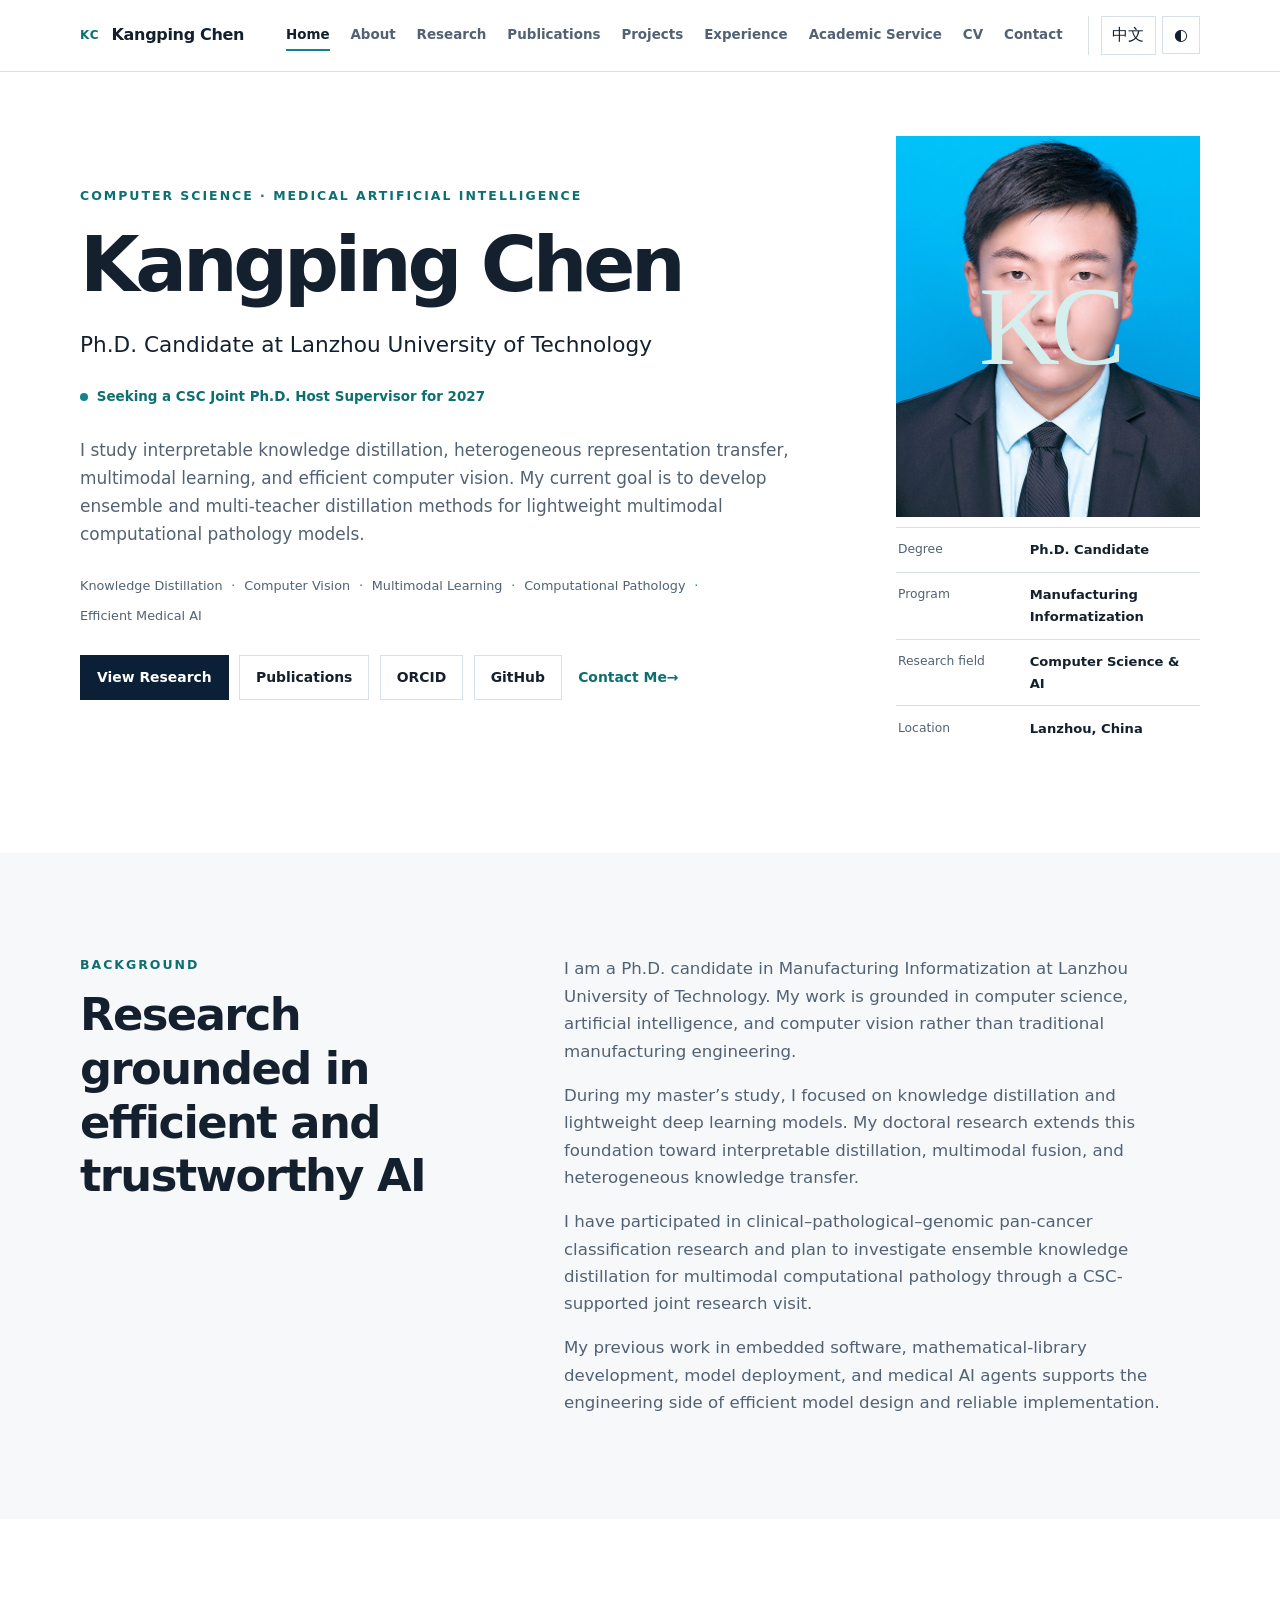
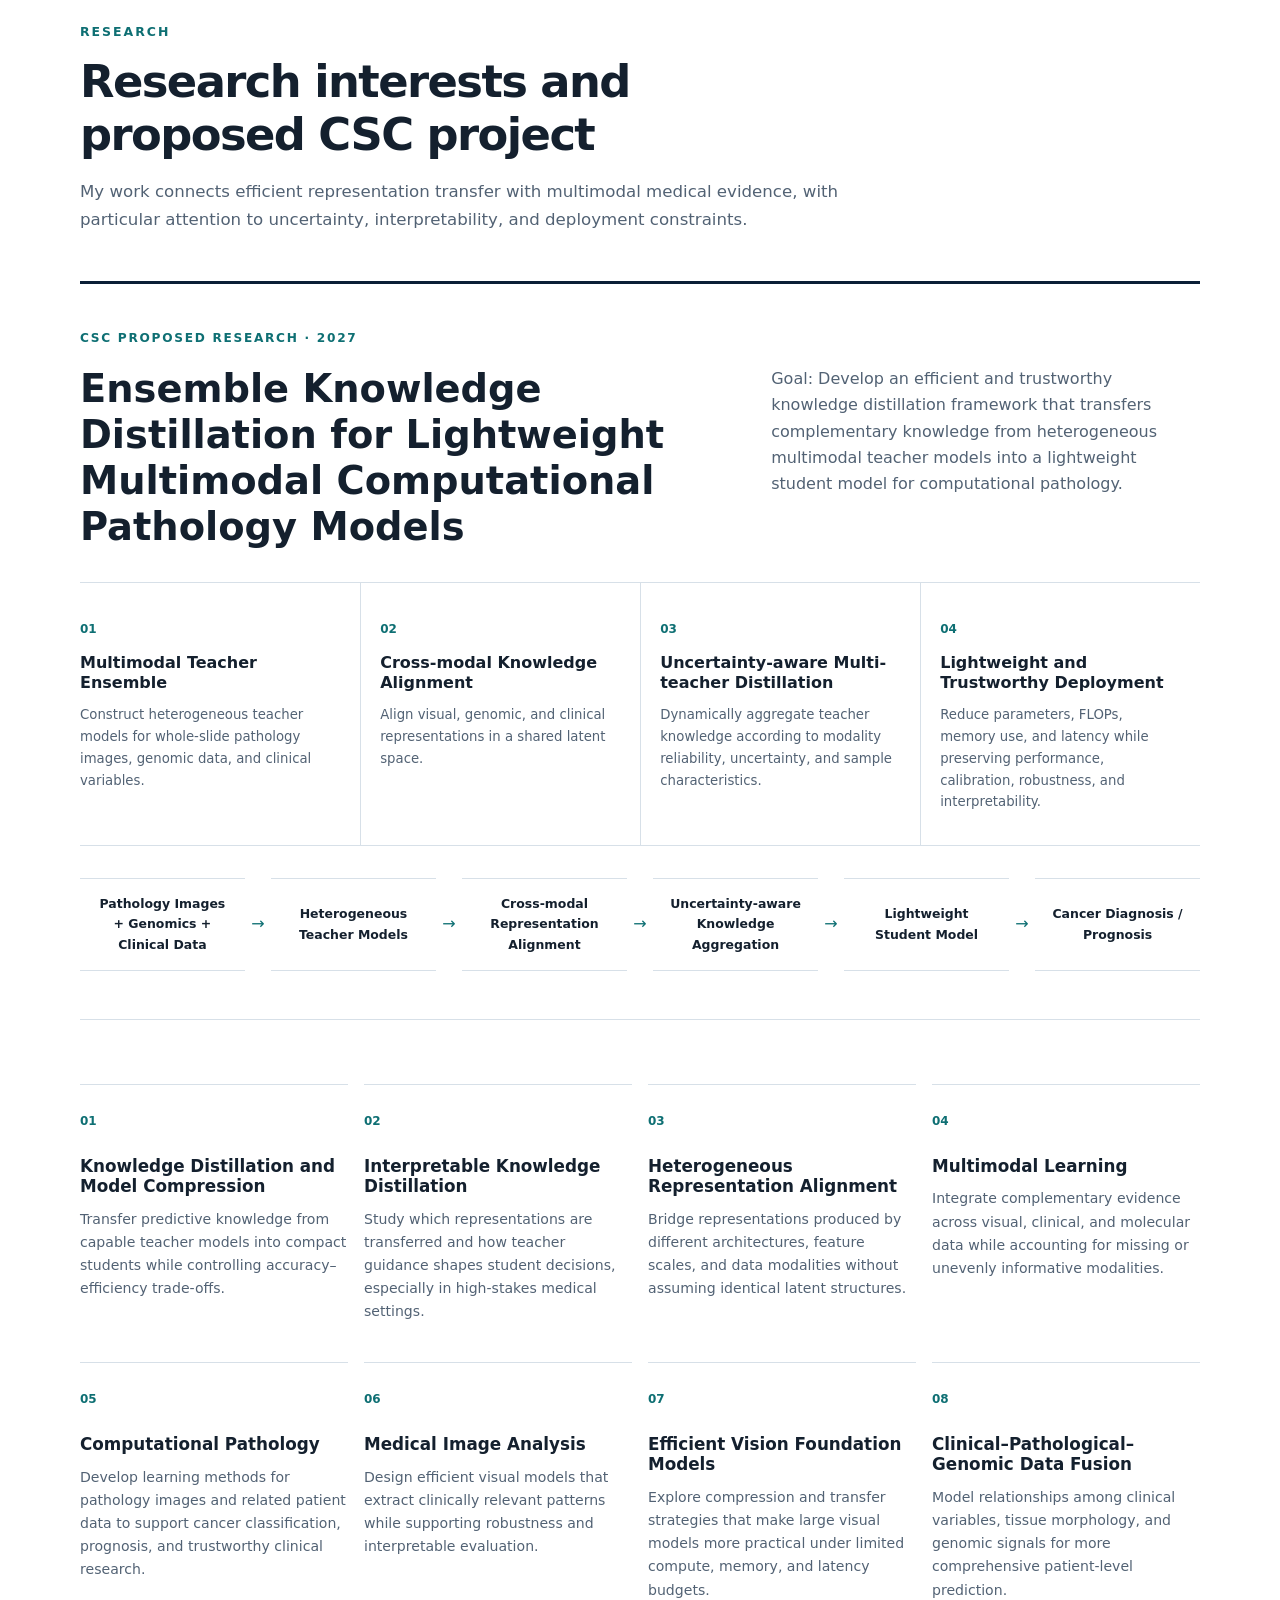
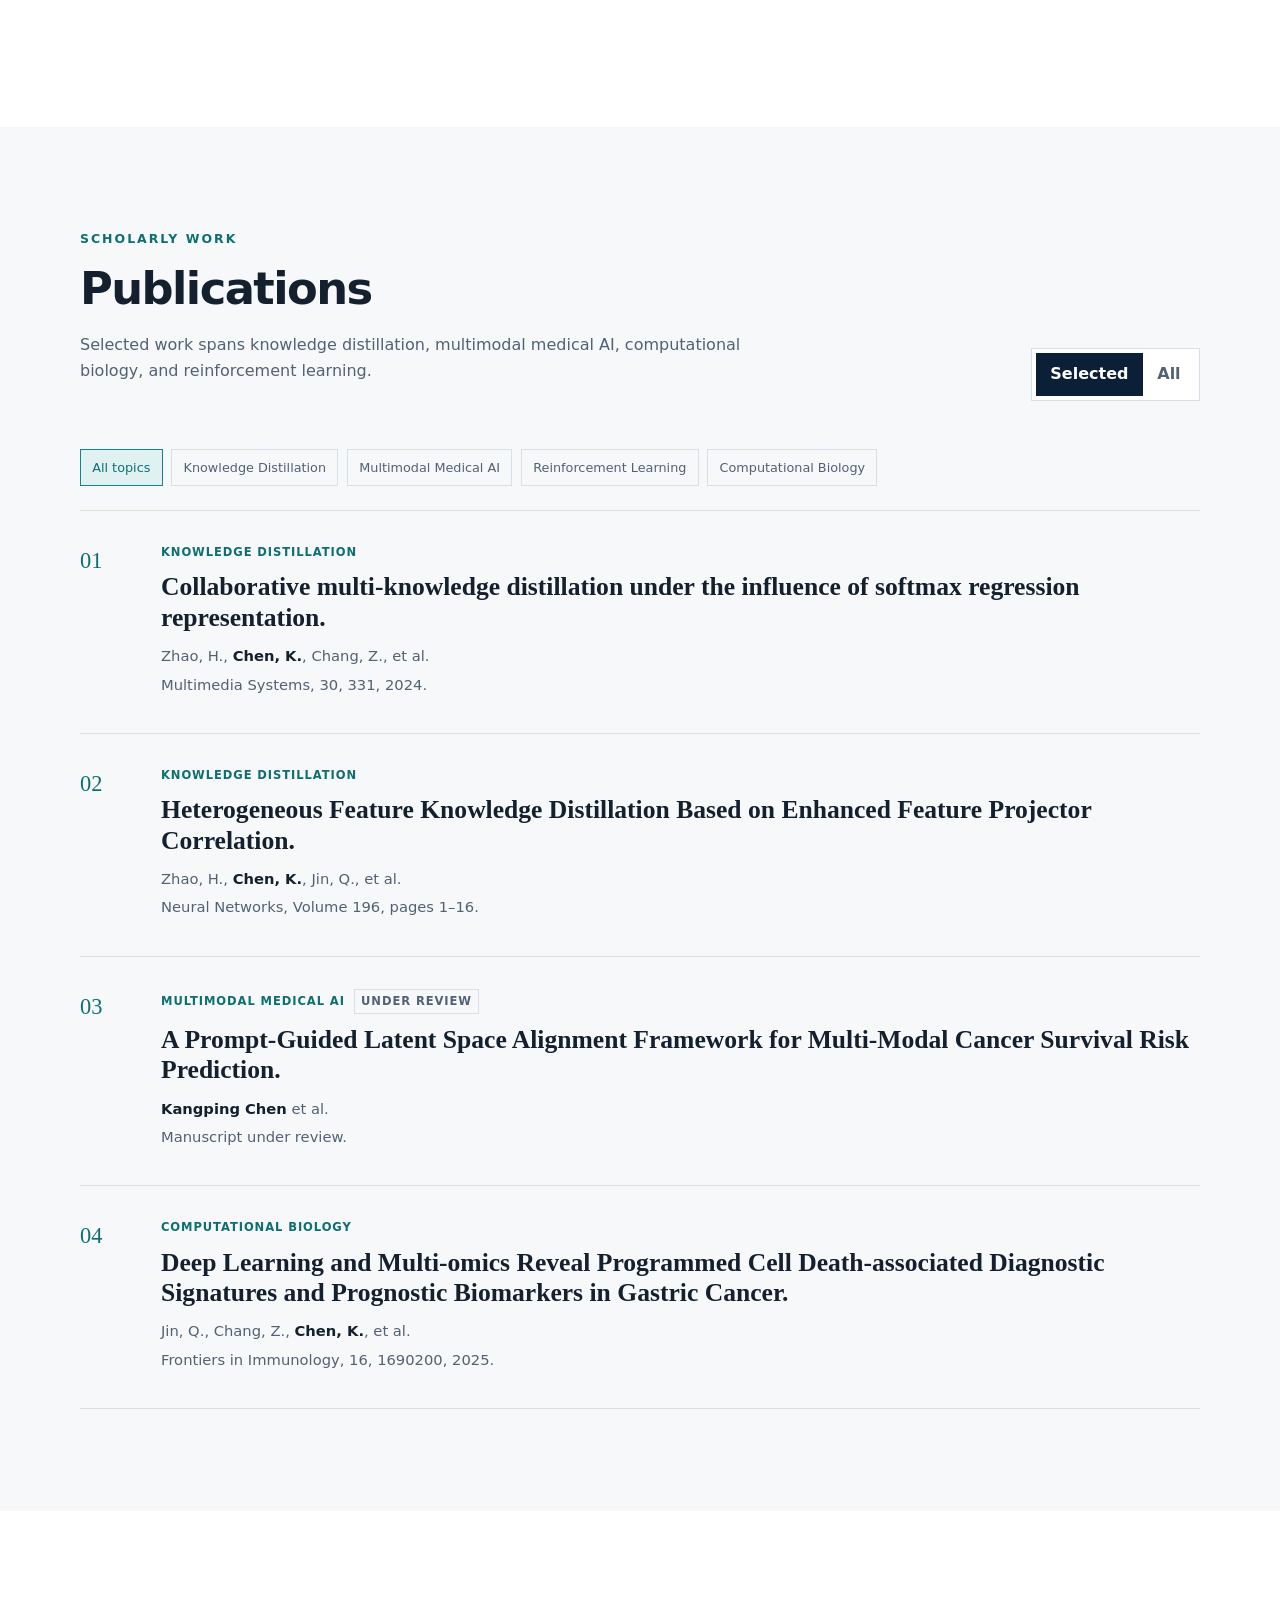
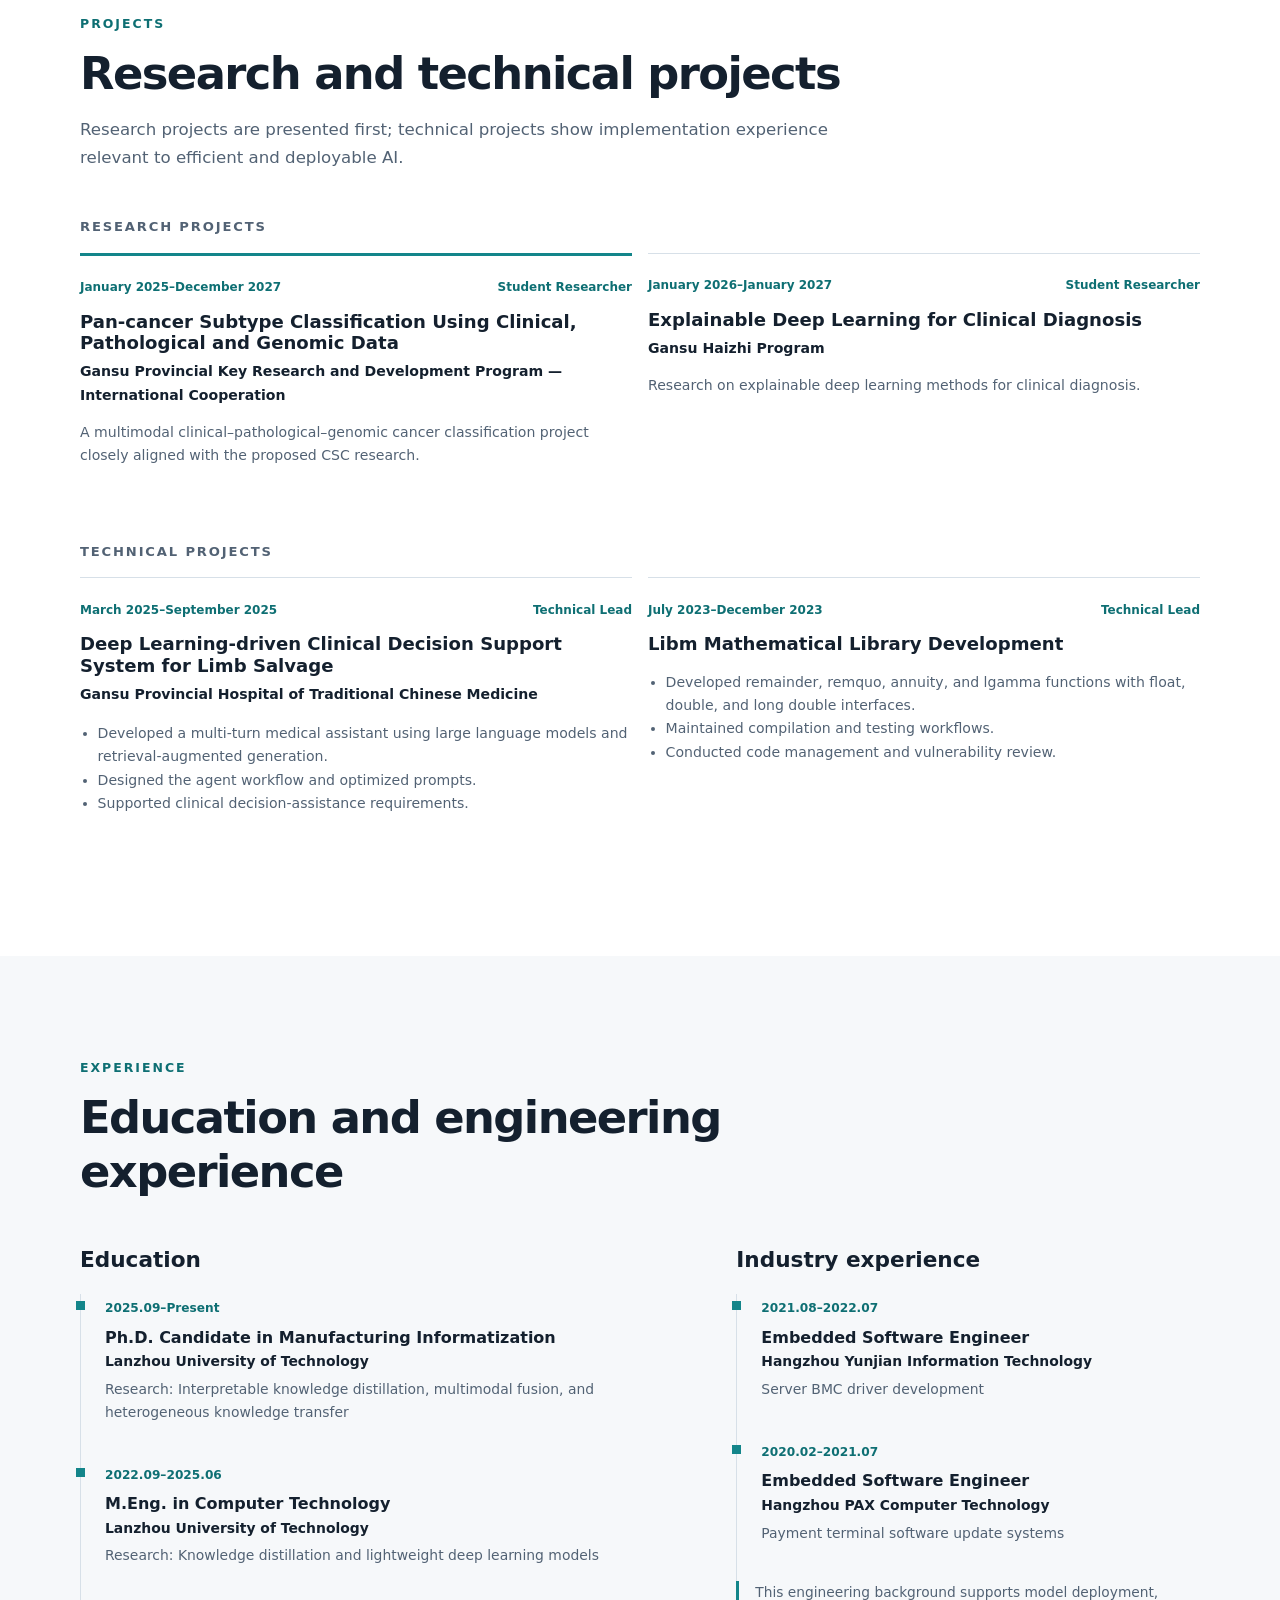
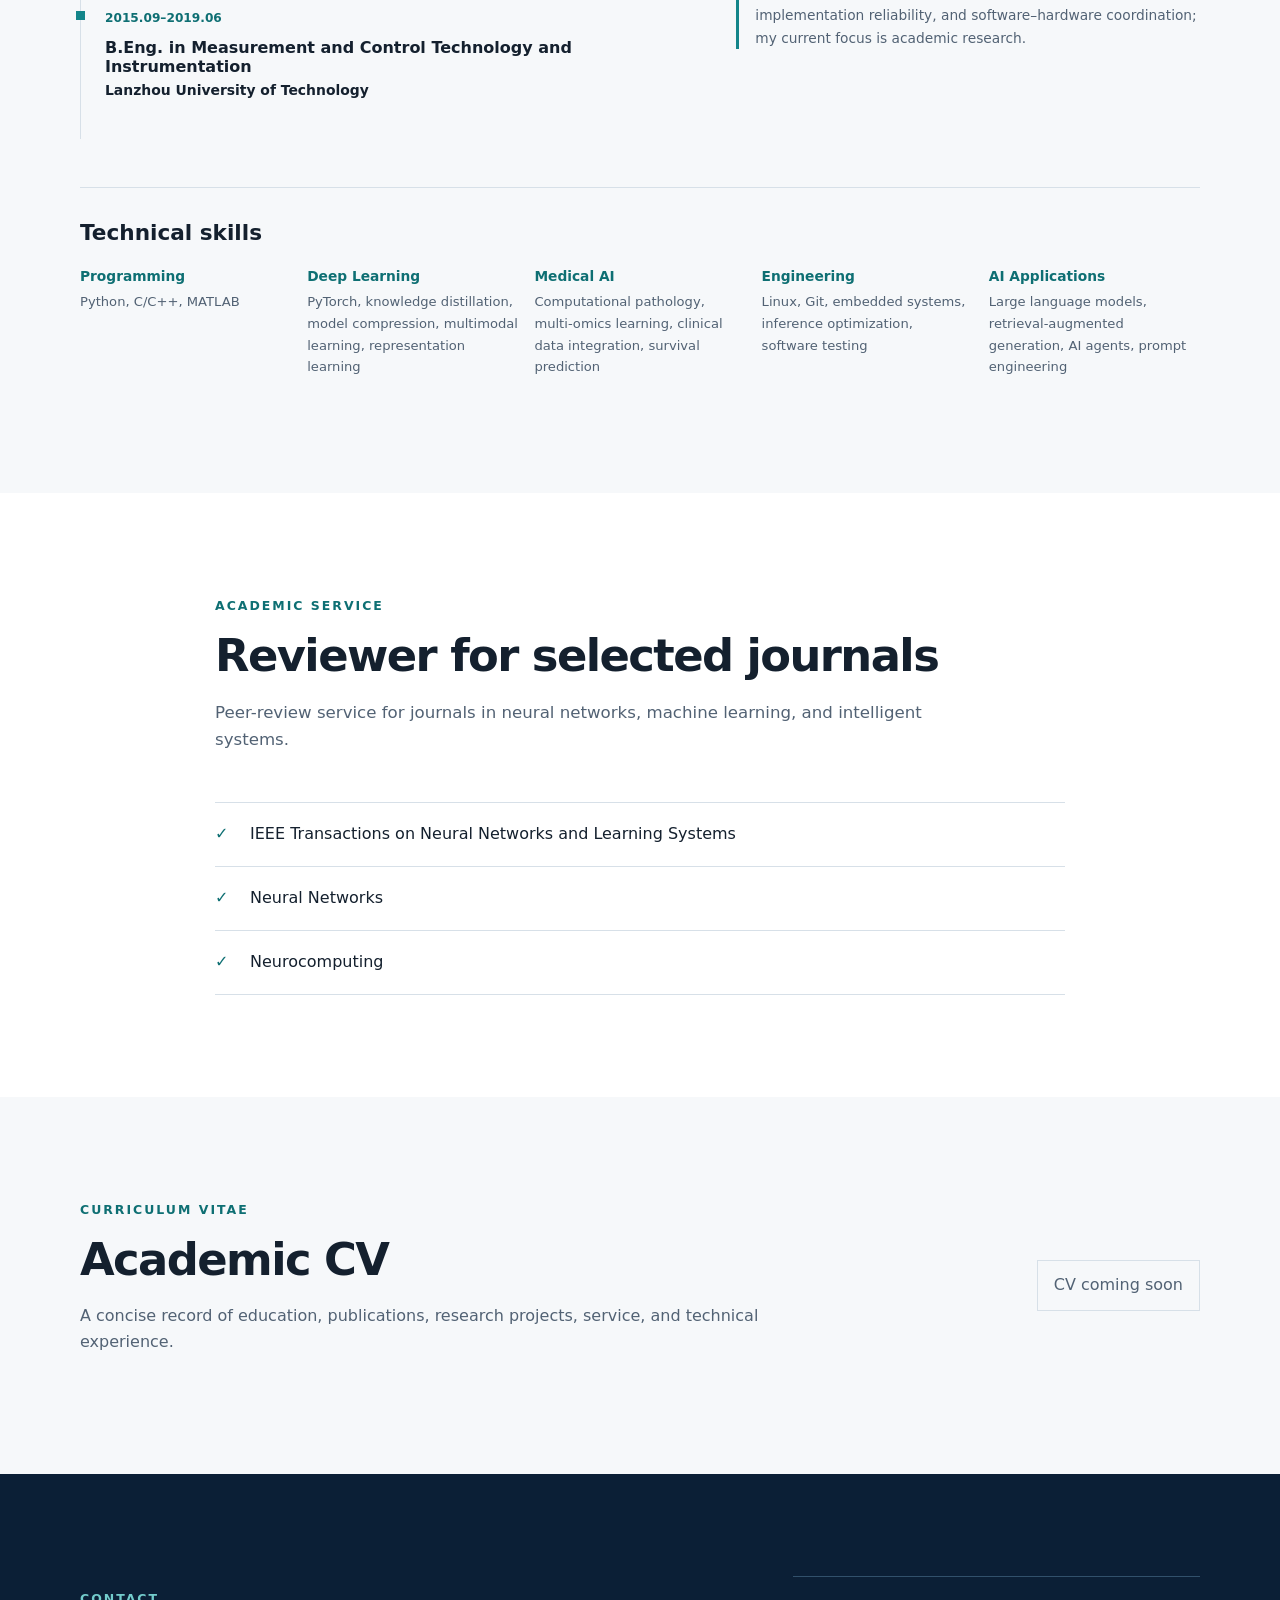
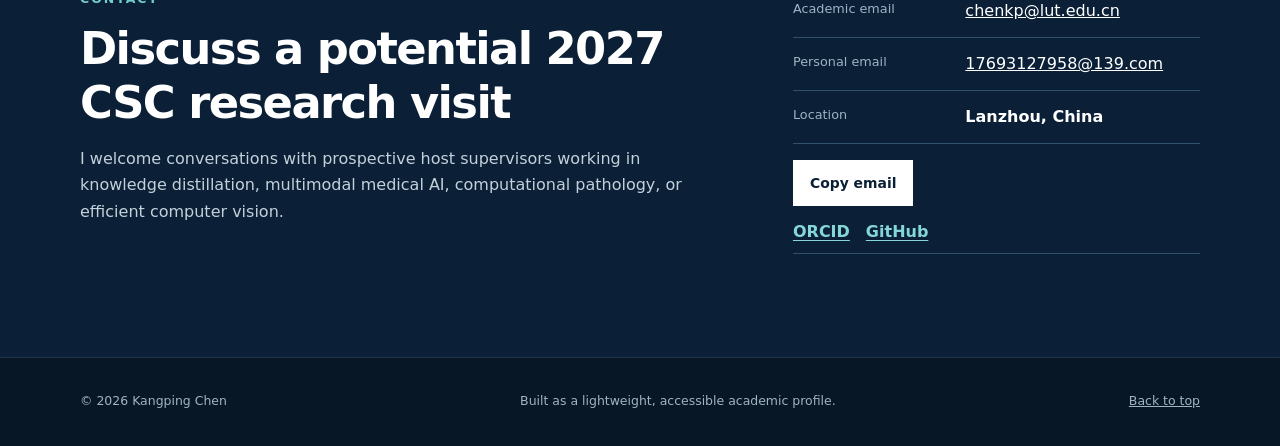
==== index.html @ 96d75bf2 "Add files via upload" ====
<!doctype html>
<html lang="en" data-theme="light">
<head>
  <meta charset="utf-8">
  <meta name="viewport" content="width=device-width, initial-scale=1">
  <title>Kangping Chen | Knowledge Distillation and Computational Pathology</title>
  <meta name="description" content="Kangping Chen is a Ph.D. candidate at Lanzhou University of Technology studying knowledge distillation, multimodal learning, efficient computer vision, and computational pathology.">
  <meta name="keywords" content="Kangping Chen, Knowledge Distillation, Computer Vision, Computational Pathology, Multimodal Learning, Medical AI, Lanzhou University of Technology">
  <meta name="author" content="Kangping Chen">
  <meta name="theme-color" content="#0b1f36">
  <link rel="canonical" href="https://YOUR_USERNAME.github.io/">
  <link rel="stylesheet" href="assets/css/style.css">
  <meta property="og:type" content="profile">
  <meta property="og:title" content="Kangping Chen | Knowledge Distillation and Computational Pathology">
  <meta property="og:description" content="Ph.D. candidate researching knowledge distillation, multimodal learning, efficient computer vision, and computational pathology.">
  <meta property="og:url" content="https://YOUR_USERNAME.github.io/">
  <meta property="og:site_name" content="Kangping Chen — Academic Homepage">
  <meta name="twitter:card" content="summary">
  <meta name="twitter:title" content="Kangping Chen | Academic Homepage">
  <meta name="twitter:description" content="Knowledge distillation, multimodal learning, efficient medical AI, and computational pathology.">
  <script type="application/ld+json">
  {
    "@context": "https://schema.org",
    "@type": "Person",
    "name": "Kangping Chen",
    "alternateName": "陈康平",
    "jobTitle": "Ph.D. Candidate",
    "affiliation": {
      "@type": "CollegeOrUniversity",
      "name": "Lanzhou University of Technology"
    },
    "url": "https://YOUR_USERNAME.github.io/",
    "knowsAbout": [
      "Knowledge Distillation",
      "Computer Vision",
      "Multimodal Learning",
      "Computational Pathology",
      "Efficient Medical AI"
    ]
  }
  </script>
</head>
<body>
  <a class="skip-link" href="#main">Skip to content</a>
  <header class="site-header">
    <nav class="nav shell" aria-label="Primary navigation">
      <a class="brand" href="#home" aria-label="Kangping Chen, home">
        <span class="brand-mark" aria-hidden="true">KC</span>
        <span>Kangping Chen</span>
      </a>
      <button class="nav-toggle" type="button" aria-expanded="false" aria-controls="nav-menu">
        <span class="sr-only">Open navigation</span>
        <span></span><span></span><span></span>
      </button>
      <div class="nav-menu" id="nav-menu">
        <div class="nav-links" id="nav-links"></div>
        <div class="nav-tools">
          <button class="tool-button" id="language-toggle" type="button" aria-label="Switch language">中文</button>
          <button class="tool-button icon-button" id="theme-toggle" type="button" aria-label="Switch color theme">
            <span aria-hidden="true" id="theme-icon">◐</span>
          </button>
        </div>
      </div>
    </nav>
  </header>

  <main id="main">
    <section class="hero section" id="home" aria-labelledby="hero-title">
      <div class="shell hero-grid">
        <div class="hero-copy">
          <p class="eyebrow" data-i18n="heroEyebrow"></p>
          <h1 id="hero-title">Kangping Chen</h1>
          <p class="hero-role" data-i18n="heroRole"></p>
          <div class="status"><span class="status-dot" aria-hidden="true"></span><span data-i18n="status"></span></div>
          <p class="hero-intro" data-i18n="heroIntro"></p>
          <ul class="keyword-list" id="hero-keywords" aria-label="Research keywords"></ul>
          <div class="hero-actions" id="hero-actions"></div>
        </div>
        <div class="portrait-card">
          <div class="portrait-frame">
            <img id="profile-image" alt="Portrait of Kangping Chen" hidden>
            <div class="portrait-fallback" id="profile-fallback" aria-label="Kangping Chen initials">KC</div>
          </div>
          <dl class="quick-facts" id="quick-facts"></dl>
        </div>
      </div>
    </section>

    <section class="section section-muted" id="about">
      <div class="shell split-heading">
        <div>
          <p class="section-kicker" data-i18n="aboutKicker"></p>
          <h2 data-i18n="aboutTitle"></h2>
        </div>
        <div class="prose" id="about-copy"></div>
      </div>
    </section>

    <section class="section" id="research">
      <div class="shell">
        <div class="section-heading">
          <p class="section-kicker" data-i18n="researchKicker"></p>
          <h2 data-i18n="researchTitle"></h2>
          <p data-i18n="researchLead"></p>
        </div>
        <article class="proposal">
          <div class="proposal-label" data-i18n="proposalLabel"></div>
          <div class="proposal-head">
            <h3 data-i18n="proposalTitle"></h3>
            <p data-i18n="proposalGoal"></p>
          </div>
          <div class="proposal-pillars" id="proposal-pillars"></div>
          <div class="research-flow" id="research-flow" aria-label="Proposed research workflow"></div>
        </article>
        <div class="card-grid research-grid" id="research-cards"></div>
      </div>
    </section>

    <section class="section section-muted" id="publications">
      <div class="shell">
        <div class="section-heading heading-row">
          <div>
            <p class="section-kicker" data-i18n="publicationsKicker"></p>
            <h2 data-i18n="publicationsTitle"></h2>
            <p data-i18n="publicationsLead"></p>
          </div>
          <div class="publication-view" role="group" aria-label="Publication view">
            <button class="segment active" type="button" data-view="selected" data-i18n="selectedPublications"></button>
            <button class="segment" type="button" data-view="all" data-i18n="allPublications"></button>
          </div>
        </div>
        <div class="filters" id="publication-filters" aria-label="Filter publications"></div>
        <div class="publication-list" id="publication-list"></div>
      </div>
    </section>

    <section class="section" id="projects">
      <div class="shell">
        <div class="section-heading">
          <p class="section-kicker" data-i18n="projectsKicker"></p>
          <h2 data-i18n="projectsTitle"></h2>
          <p data-i18n="projectsLead"></p>
        </div>
        <h3 class="subsection-title" data-i18n="researchProjects"></h3>
        <div class="project-list" id="research-projects"></div>
        <h3 class="subsection-title" data-i18n="technicalProjects"></h3>
        <div class="project-list" id="technical-projects"></div>
      </div>
    </section>

    <section class="section section-muted" id="experience">
      <div class="shell">
        <div class="section-heading">
          <p class="section-kicker" data-i18n="experienceKicker"></p>
          <h2 data-i18n="experienceTitle"></h2>
        </div>
        <div class="experience-columns">
          <div>
            <h3 data-i18n="education"></h3>
            <div class="timeline" id="education-list"></div>
          </div>
          <div>
            <h3 data-i18n="industryExperience"></h3>
            <div class="timeline" id="work-list"></div>
            <p class="context-note" data-i18n="industryNote"></p>
          </div>
        </div>
        <div class="skills-panel">
          <h3 data-i18n="skillsTitle"></h3>
          <div class="skills-grid" id="skills-list"></div>
        </div>
      </div>
    </section>

    <section class="section" id="service">
      <div class="shell narrow">
        <div class="section-heading">
          <p class="section-kicker" data-i18n="serviceKicker"></p>
          <h2 data-i18n="serviceTitle"></h2>
          <p data-i18n="serviceLead"></p>
        </div>
        <div class="journal-list" id="journal-list"></div>
      </div>
    </section>

    <section class="section section-muted" id="cv">
      <div class="shell cv-panel">
        <div>
          <p class="section-kicker" data-i18n="cvKicker"></p>
          <h2 data-i18n="cvTitle"></h2>
          <p data-i18n="cvLead"></p>
        </div>
        <div id="cv-action"></div>
      </div>
    </section>

    <section class="section contact-section" id="contact">
      <div class="shell contact-grid">
        <div>
          <p class="section-kicker" data-i18n="contactKicker"></p>
          <h2 data-i18n="contactTitle"></h2>
          <p class="contact-lead" data-i18n="contactLead"></p>
        </div>
        <div class="contact-card" id="contact-card"></div>
      </div>
    </section>
  </main>

  <footer class="site-footer">
    <div class="shell footer-row">
      <p>© <span id="year"></span> Kangping Chen</p>
      <p data-i18n="footerNote"></p>
      <a href="#home" data-i18n="backToTop"></a>
    </div>
  </footer>

  <script src="assets/js/data.js"></script>
  <script src="assets/js/main.js"></script>
</body>
</html>
---- assets/css/style.css ----
:root {
  --navy-950: #081725;
  --navy-900: #0b1f36;
  --navy-800: #123052;
  --teal-700: #0e6f73;
  --teal-600: #13858a;
  --teal-100: #dff2f1;
  --bg: #ffffff;
  --surface: #ffffff;
  --surface-muted: #f6f8fa;
  --text: #14202e;
  --text-muted: #526274;
  --border: #d7e0e8;
  --shadow: none;
  --max-width: 1120px;
  --header-height: 72px;
}

[data-theme="dark"] {
  --bg: #08131f;
  --surface: #0d1d2c;
  --surface-muted: #102335;
  --text: #edf4f7;
  --text-muted: #a9bac6;
  --border: #263c4d;
  --teal-100: #12383d;
  --shadow: 0 20px 55px rgba(0, 0, 0, 0.24);
}

*, *::before, *::after { box-sizing: border-box; }
html { scroll-behavior: smooth; scroll-padding-top: calc(var(--header-height) + 22px); }
body {
  margin: 0;
  background: var(--bg);
  color: var(--text);
  font-family: Inter, "Source Sans 3", "Segoe UI", system-ui, -apple-system, sans-serif;
  font-size: 16px;
  line-height: 1.65;
  text-rendering: optimizeLegibility;
}
a { color: inherit; }
button, a { -webkit-tap-highlight-color: transparent; }
button { font: inherit; }
img { display: block; max-width: 100%; }
h1, h2, h3, h4, p { margin-top: 0; }
h1, h2, h3, h4 { color: var(--text); line-height: 1.2; }
h1 { font-size: clamp(3rem, 6vw, 5.3rem); letter-spacing: -0.055em; margin-bottom: 1rem; }
h2 { font-size: clamp(1.9rem, 3.5vw, 2.8rem); letter-spacing: -0.035em; margin-bottom: 1rem; }
h3 { font-size: 1.35rem; }
p { color: var(--text-muted); }

.shell { width: min(calc(100% - 40px), var(--max-width)); margin-inline: auto; }
.narrow { max-width: 850px; }
.section { padding: clamp(4.75rem, 8vw, 6.75rem) 0; }
.section-muted { background: var(--surface-muted); }
.skip-link {
  position: fixed; left: 16px; top: -80px; z-index: 200;
  background: var(--surface); color: var(--text); padding: .75rem 1rem; border: 2px solid var(--teal-600);
}
.skip-link:focus { top: 12px; }
.sr-only {
  position: absolute; width: 1px; height: 1px; padding: 0; margin: -1px;
  overflow: hidden; clip: rect(0, 0, 0, 0); white-space: nowrap; border: 0;
}

.site-header {
  position: fixed; inset: 0 0 auto; z-index: 100; height: var(--header-height);
  background: color-mix(in srgb, var(--bg) 96%, transparent);
  border-bottom: 1px solid var(--border);
}
.nav { height: 100%; display: flex; align-items: center; justify-content: space-between; gap: 1.5rem; }
.brand { display: inline-flex; align-items: center; gap: .75rem; text-decoration: none; font-weight: 750; letter-spacing: -.02em; white-space: nowrap; }
.brand-mark { color: var(--teal-700); font-size: .75rem; letter-spacing: .08em; }
.nav-menu, .nav-links, .nav-tools { display: flex; align-items: center; }
.nav-menu { gap: 1rem; }
.nav-links { gap: .15rem; }
.nav-links a {
  position: relative; padding: .55rem .58rem; text-decoration: none;
  color: var(--text-muted); font-size: .84rem; font-weight: 650;
}
.nav-links a::after {
  content: ""; position: absolute; left: .58rem; right: .58rem; bottom: .25rem;
  height: 2px; background: var(--teal-600); transform: scaleX(0); transform-origin: left;
}
.nav-links a:hover, .nav-links a.active { color: var(--text); }
.nav-links a.active::after { transform: scaleX(1); }
.nav-tools { gap: .4rem; border-left: 1px solid var(--border); padding-left: .75rem; }
.tool-button, .nav-toggle {
  border: 1px solid var(--border); background: var(--surface); color: var(--text);
  min-height: 38px; padding: .35rem .65rem; cursor: pointer;
}
.icon-button { width: 38px; padding: 0; }
.nav-toggle { display: none; }
.tool-button:hover, .tool-button:focus-visible, .nav-toggle:hover, .nav-toggle:focus-visible { border-color: var(--teal-600); }

.hero { min-height: 820px; display: grid; align-items: center; padding-top: calc(var(--header-height) + 4rem); overflow: hidden; }
.hero-grid { display: grid; grid-template-columns: minmax(0, 1.55fr) minmax(270px, .65fr); align-items: center; gap: clamp(3rem, 7vw, 7rem); }
.eyebrow, .section-kicker {
  color: var(--teal-700); font-size: .78rem; font-weight: 800; letter-spacing: .16em; text-transform: uppercase;
}
[data-theme="dark"] .eyebrow, [data-theme="dark"] .section-kicker { color: #63c4c5; }
.hero-role { font-size: clamp(1.05rem, 2vw, 1.35rem); color: var(--text); margin-bottom: 1.25rem; }
.status {
  display: inline-flex; align-items: center; gap: .55rem; padding: .15rem 0;
  color: var(--teal-700); font-size: .84rem; font-weight: 750;
}
[data-theme="dark"] .status { color: #8cdddd; }
.status-dot { width: 8px; height: 8px; border-radius: 50%; background: var(--teal-600); }
.hero-intro { max-width: 760px; margin: 1.65rem 0; font-size: 1.06rem; }
.keyword-list { list-style: none; display: flex; flex-wrap: wrap; gap: .55rem; padding: 0; margin: 0 0 1.8rem; }
.keyword-list li { color: var(--text-muted); font-size: .8rem; }
.keyword-list li:not(:last-child)::after { content: "·"; margin-left: .55rem; color: var(--teal-600); }
.hero-actions { display: flex; flex-wrap: wrap; gap: .65rem; }
.button {
  display: inline-flex; align-items: center; justify-content: center; min-height: 44px; padding: .65rem 1rem;
  border: 1px solid transparent; text-decoration: none; font-weight: 750; font-size: .87rem; cursor: pointer;
}
.button-primary { background: var(--navy-900); color: white; }
.button-primary:hover { background: var(--teal-700); }
.button-secondary { background: var(--surface); color: var(--text); border-color: var(--border); }
.button-secondary:hover { border-color: var(--teal-600); color: var(--teal-700); }
.button-text { padding-inline: .3rem; color: var(--teal-700); }
[data-theme="dark"] .button-text, [data-theme="dark"] .button-secondary:hover { color: #75d3d4; }
.portrait-card { background: transparent; padding: 0; }
.portrait-frame { position: relative; aspect-ratio: 4 / 5; overflow: hidden; background: var(--navy-900); }
.portrait-frame img { display: none; width: 100%; height: 100%; object-fit: cover; }
.portrait-frame img.loaded { display: block; }
.portrait-fallback {
  position: absolute; inset: 0; display: grid; place-items: center;
  color: #d5efef; font-family: Georgia, serif; font-size: clamp(4rem, 10vw, 7rem); letter-spacing: -.08em;
}
.quick-facts { margin: .65rem 0 0; }
.quick-facts div { display: grid; grid-template-columns: 1fr 1.45fr; gap: 1rem; border-top: 1px solid var(--border); padding: .7rem .15rem; }
.quick-facts dt { color: var(--text-muted); font-size: .77rem; }
.quick-facts dd { margin: 0; color: var(--text); font-size: .82rem; font-weight: 700; }

.section-heading { max-width: 760px; margin-bottom: 3rem; }
.section-heading > p:last-child { font-size: 1.04rem; }
.split-heading { display: grid; grid-template-columns: .75fr 1.25fr; gap: clamp(3rem, 8vw, 8rem); }
.prose p { font-size: 1.04rem; }
.prose p:last-child { margin-bottom: 0; }
.proposal { background: var(--surface); color: var(--text); border-top: 3px solid var(--navy-900); border-bottom: 1px solid var(--border); padding: clamp(1.5rem, 4vw, 2.75rem) 0; margin-bottom: 4rem; }
.proposal h3, .proposal h4 { color: var(--text); }
.proposal p { color: var(--text-muted); }
.proposal-label { color: var(--teal-700); font-size: .76rem; font-weight: 800; letter-spacing: .14em; text-transform: uppercase; margin-bottom: 1.1rem; }
.proposal-head { display: grid; grid-template-columns: 1.2fr .8fr; gap: 3rem; padding-bottom: 2rem; border-bottom: 1px solid var(--border); }
.proposal-head h3 { font-size: clamp(1.7rem, 3vw, 2.55rem); margin-bottom: 0; }
.proposal-head p { margin-bottom: 0; }
.proposal-pillars { display: grid; grid-template-columns: repeat(4, 1fr); border-bottom: 1px solid var(--border); }
.pillar { padding: 2rem 1.2rem 2rem 0; }
.pillar + .pillar { padding-left: 1.2rem; border-left: 1px solid var(--border); }
.pillar > span { color: var(--teal-700); font-size: .75rem; font-weight: 800; }
.pillar h4 { margin: .75rem 0; font-size: 1rem; }
.pillar p { font-size: .83rem; margin-bottom: 0; }
.research-flow { display: flex; align-items: stretch; margin-top: 2rem; overflow-x: auto; padding-bottom: .25rem; }
.flow-step { min-width: 150px; flex: 1; display: grid; place-items: center; text-align: center; border-top: 1px solid var(--border); border-bottom: 1px solid var(--border); padding: .9rem; color: var(--text); font-size: .78rem; font-weight: 700; }
.flow-arrow { display: grid; place-items: center; color: var(--teal-700); padding: .4rem; }
.card-grid { display: grid; gap: 1rem; }
.research-grid { grid-template-columns: repeat(4, 1fr); }
.research-card { position: relative; background: transparent; border-top: 1px solid var(--border); padding: 1.4rem 0; min-height: 210px; }
.research-card:hover { border-color: var(--teal-600); }
.research-card h3 { font-size: 1.05rem; margin: 1.4rem 0 .7rem; }
.research-card p { font-size: .88rem; margin-bottom: 0; }
.card-index { color: var(--teal-700); font-size: .75rem; font-weight: 800; }

.heading-row { max-width: none; display: flex; align-items: end; justify-content: space-between; gap: 2rem; }
.heading-row > div:first-child { max-width: 700px; }
.publication-view { display: flex; border: 1px solid var(--border); padding: 4px; background: var(--surface); }
.segment, .filter-button { border: 0; background: transparent; color: var(--text-muted); cursor: pointer; }
.segment { padding: .5rem .9rem; font-weight: 750; }
.segment.active { background: var(--navy-900); color: white; }
.filters { display: flex; flex-wrap: wrap; gap: .55rem; margin-bottom: 1.5rem; }
.filter-button { border: 1px solid var(--border); padding: .45rem .7rem; font-size: .8rem; }
.filter-button.active, .filter-button:hover { border-color: var(--teal-600); color: var(--teal-700); background: var(--teal-100); }
.publication { display: grid; grid-template-columns: 65px 1fr; gap: 1rem; padding: 2rem 0; border-top: 1px solid var(--border); }
.publication:last-child { border-bottom: 1px solid var(--border); }
.publication-number { color: var(--teal-700); font-family: Georgia, serif; font-size: 1.4rem; }
.publication h3 { font-family: Georgia, "Times New Roman", serif; font-weight: 600; font-size: clamp(1.25rem, 2vw, 1.65rem); margin: .65rem 0; }
.publication-meta { display: flex; gap: .55rem; align-items: center; color: var(--teal-700); font-size: .72rem; font-weight: 800; letter-spacing: .08em; text-transform: uppercase; }
.review-status { border: 1px solid var(--border); padding: .15rem .4rem; color: var(--text-muted); }
.authors, .venue { margin-bottom: .25rem; font-size: .92rem; }
.authors strong { color: var(--text); }
.publication-links, .contact-links { display: flex; flex-wrap: wrap; gap: 1rem; margin-top: .8rem; }
.text-link { color: var(--teal-700); font-weight: 750; text-decoration-thickness: 1px; text-underline-offset: 3px; }

.subsection-title { margin: 2.5rem 0 1.1rem; font-size: .82rem; color: var(--text-muted); text-transform: uppercase; letter-spacing: .14em; }
.project-list { display: grid; grid-template-columns: repeat(2, 1fr); gap: 1rem; }
.project-card { background: transparent; border-top: 1px solid var(--border); padding: 1.4rem 0; }
.project-card.priority { border-top: 3px solid var(--teal-600); }
.project-meta { display: flex; justify-content: space-between; gap: 1rem; color: var(--teal-700); font-size: .75rem; font-weight: 750; }
.project-card h4 { font-size: 1.13rem; margin: .8rem 0 .4rem; }
.organization { color: var(--text); font-weight: 650; }
.project-card li, .project-card p { font-size: .88rem; }
.project-card ul { padding-left: 1.1rem; color: var(--text-muted); }

.experience-columns { display: grid; grid-template-columns: 1.1fr .9fr; gap: clamp(3rem, 7vw, 7rem); }
.timeline { border-left: 1px solid var(--border); padding-left: 1.5rem; }
.timeline-item { position: relative; padding-bottom: 2rem; }
.timeline-item::before { content: ""; position: absolute; width: 9px; height: 9px; background: var(--teal-600); left: calc(-1.5rem - 5px); top: .45rem; }
.timeline-item time { color: var(--teal-700); font-size: .76rem; font-weight: 800; }
.timeline-item h4 { margin: .45rem 0 .2rem; }
.timeline-item p { font-size: .87rem; margin-bottom: .3rem; }
.context-note { border-left: 3px solid var(--teal-600); padding-left: 1rem; font-size: .86rem; }
.skills-panel { margin-top: 3rem; padding-top: 2rem; border-top: 1px solid var(--border); }
.skills-grid { display: grid; grid-template-columns: repeat(5, 1fr); gap: 1rem; }
.skill-group h4 { font-size: .86rem; color: var(--teal-700); margin-bottom: .45rem; }
.skill-group p { font-size: .82rem; }
.journal-list { border-top: 1px solid var(--border); }
.journal-list > div { display: grid; grid-template-columns: 35px 1fr; align-items: center; padding: 1.15rem 0; border-bottom: 1px solid var(--border); }
.journal-list span { color: var(--teal-700); font-weight: 800; }
.journal-list p { color: var(--text); margin: 0; }
.cv-panel { display: flex; align-items: center; justify-content: space-between; gap: 3rem; }
.cv-panel > div:first-child { max-width: 680px; }
.availability-note { display: inline-flex; padding: .7rem 1rem; border: 1px solid var(--border); color: var(--text-muted); white-space: nowrap; }
.contact-section { background: var(--navy-900); }
.contact-section h2 { color: white; }
.contact-section .section-kicker { color: #73cccc; }
.contact-lead { color: #c3d1db; max-width: 660px; }
.contact-grid { display: grid; grid-template-columns: 1.2fr .8fr; gap: clamp(3rem, 8vw, 7rem); align-items: center; }
.contact-card { background: transparent; border-top: 1px solid #31506b; border-bottom: 1px solid #31506b; padding: .5rem 0; }
.contact-card > div:not(.contact-links) { display: grid; grid-template-columns: .8fr 1.2fr; gap: 1rem; padding: .8rem 0; border-bottom: 1px solid #31506b; }
.contact-card span { color: #9fb3c3; font-size: .8rem; }
.contact-card strong, .contact-card a { color: white; }
.contact-card .button { margin-top: 1rem; background: #fff; color: var(--navy-900); }
.contact-links .text-link { color: #85d6d7; }
.site-footer { background: var(--navy-950); color: white; border-top: 1px solid #20374a; }
.footer-row { min-height: 88px; display: flex; justify-content: space-between; align-items: center; gap: 1rem; }
.footer-row p, .footer-row a { color: #9fb3c3; margin: 0; font-size: .78rem; }

:focus-visible { outline: 3px solid #21a6ab; outline-offset: 3px; }
@media (max-width: 1050px) {
  .nav-toggle { display: inline-flex; flex-direction: column; justify-content: center; gap: 4px; width: 42px; }
  .nav-toggle span:not(.sr-only) { width: 20px; height: 2px; background: currentColor; }
  .nav-menu {
    display: none; position: absolute; left: 20px; right: 20px; top: calc(var(--header-height) - 1px);
    background: var(--surface); border: 1px solid var(--border); box-shadow: var(--shadow); padding: 1rem;
  }
  .nav-menu.open { display: block; }
  .nav-links { display: grid; grid-template-columns: repeat(3, 1fr); }
  .nav-links a { padding: .75rem; }
  .nav-tools { border-left: 0; border-top: 1px solid var(--border); margin-top: .7rem; padding: .8rem 0 0; }
  .research-grid { grid-template-columns: repeat(2, 1fr); }
  .proposal-pillars { grid-template-columns: repeat(2, 1fr); }
  .pillar:nth-child(3) { border-left: 0; }
  .pillar:nth-child(n+3) { border-top: 1px solid #29445d; }
  .skills-grid { grid-template-columns: repeat(3, 1fr); }
}

@media (max-width: 760px) {
  :root { --header-height: 64px; }
  .shell { width: min(calc(100% - 28px), var(--max-width)); }
  .section { padding: 4.5rem 0; }
  .hero { min-height: auto; padding-top: calc(var(--header-height) + 3.5rem); }
  .hero-grid, .split-heading, .proposal-head, .experience-columns, .contact-grid { grid-template-columns: 1fr; }
  .hero-grid { gap: 2.5rem; }
  .portrait-card { max-width: 430px; }
  .proposal-head { gap: 1rem; }
  .proposal-pillars, .research-grid, .project-list { grid-template-columns: 1fr; }
  .pillar, .pillar + .pillar { padding: 1.4rem 0; border-left: 0; border-top: 1px solid var(--border); }
  .research-flow { flex-direction: column; overflow: visible; }
  .flow-arrow { transform: rotate(90deg); }
  .heading-row, .cv-panel, .footer-row { align-items: flex-start; flex-direction: column; }
  .heading-row { display: flex; }
  .publication { grid-template-columns: 42px 1fr; }
  .project-meta { flex-direction: column; gap: .25rem; }
  .skills-grid { grid-template-columns: repeat(2, 1fr); }
  .cv-panel { display: flex; }
  .footer-row { justify-content: center; padding: 1.5rem 0; }
}

@media (max-width: 480px) {
  h1 { font-size: 3.1rem; }
  .nav-links { grid-template-columns: repeat(2, 1fr); }
  .hero-actions .button { width: 100%; }
  .publication-view { width: 100%; }
  .segment { flex: 1; }
  .publication { grid-template-columns: 1fr; }
  .publication-number { font-size: 1rem; }
  .skills-grid { grid-template-columns: 1fr; }
  .contact-card > div:not(.contact-links) { grid-template-columns: 1fr; gap: .25rem; }
}

@media (prefers-reduced-motion: no-preference) {
  .nav-links a::after, .research-card, .button { transition: .18s ease; }
}
@media (prefers-reduced-motion: reduce) {
  html { scroll-behavior: auto; }
  *, *::before, *::after { animation-duration: .01ms !important; transition-duration: .01ms !important; }
}
@media print {
  .site-header, .hero-actions, .publication-view, .filters, .site-footer { display: none !important; }
  .section { padding: 2rem 0; }
  body { background: white; color: black; }
}
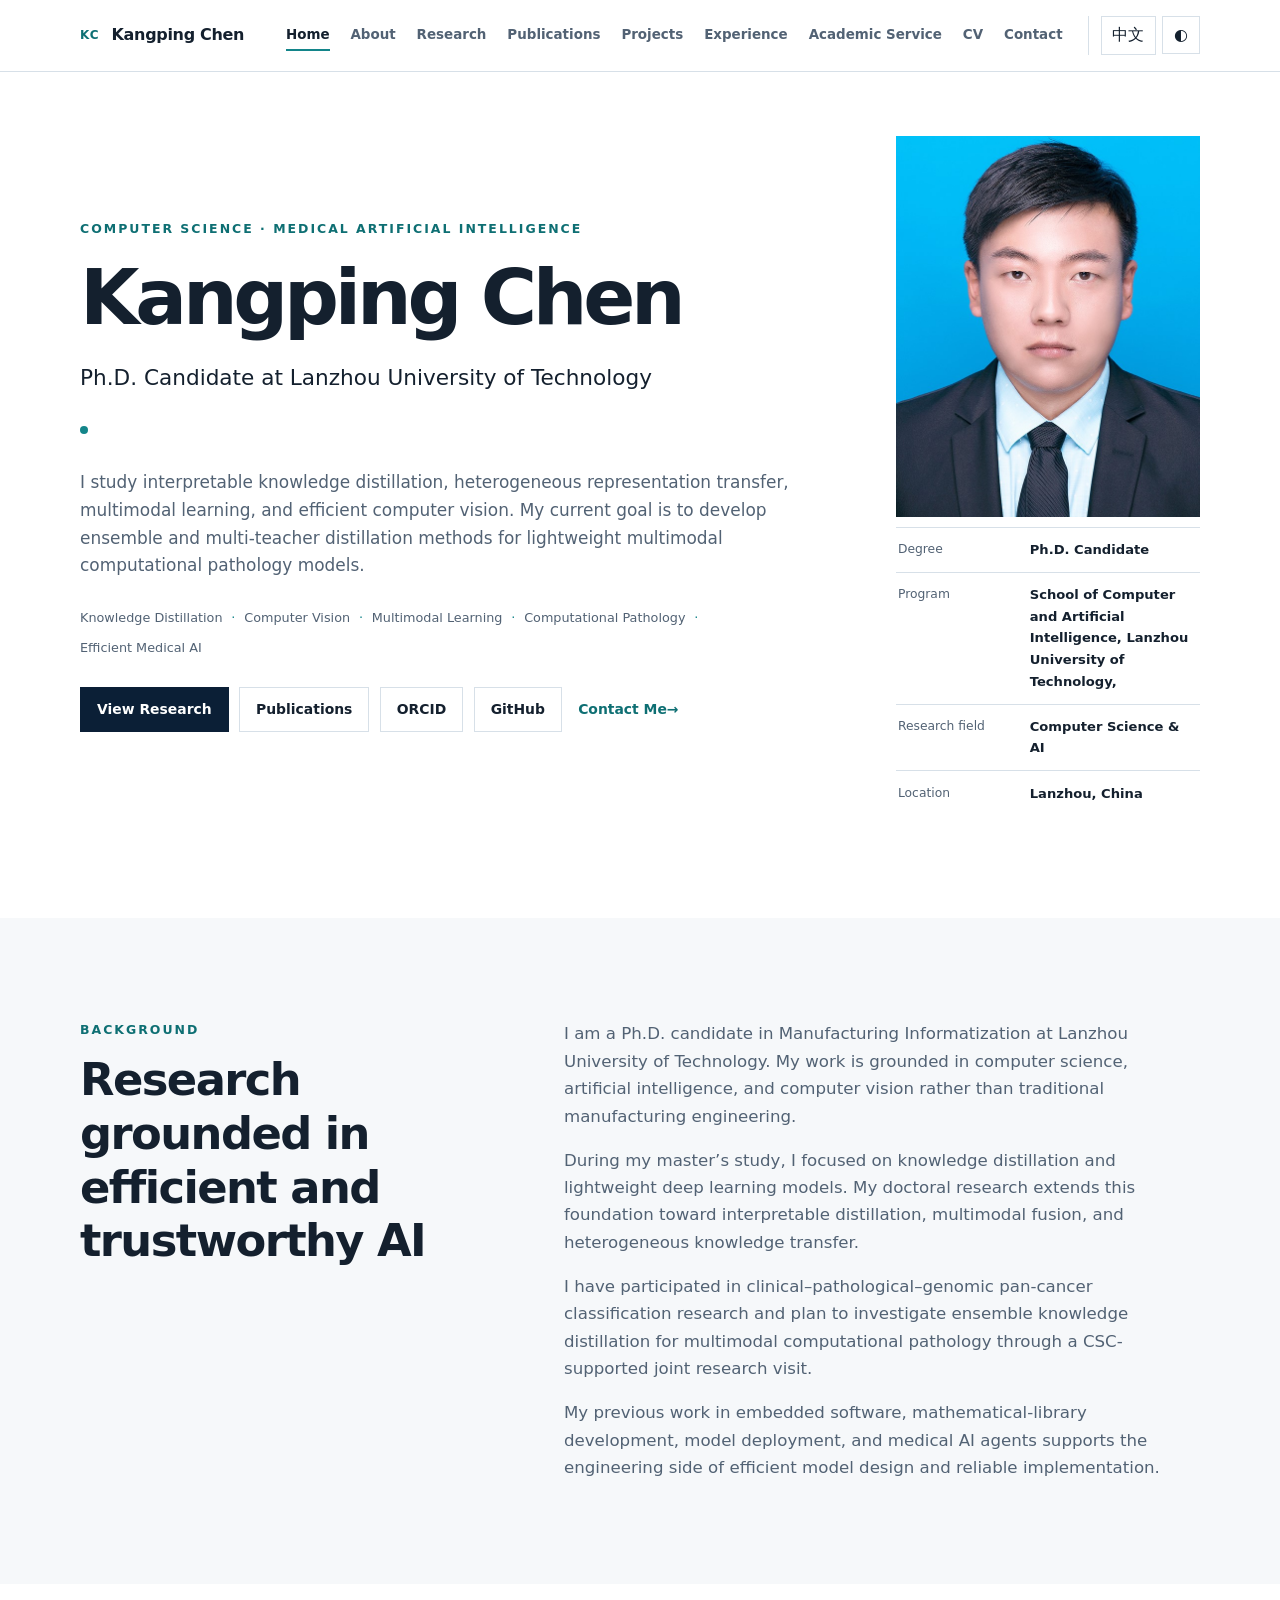
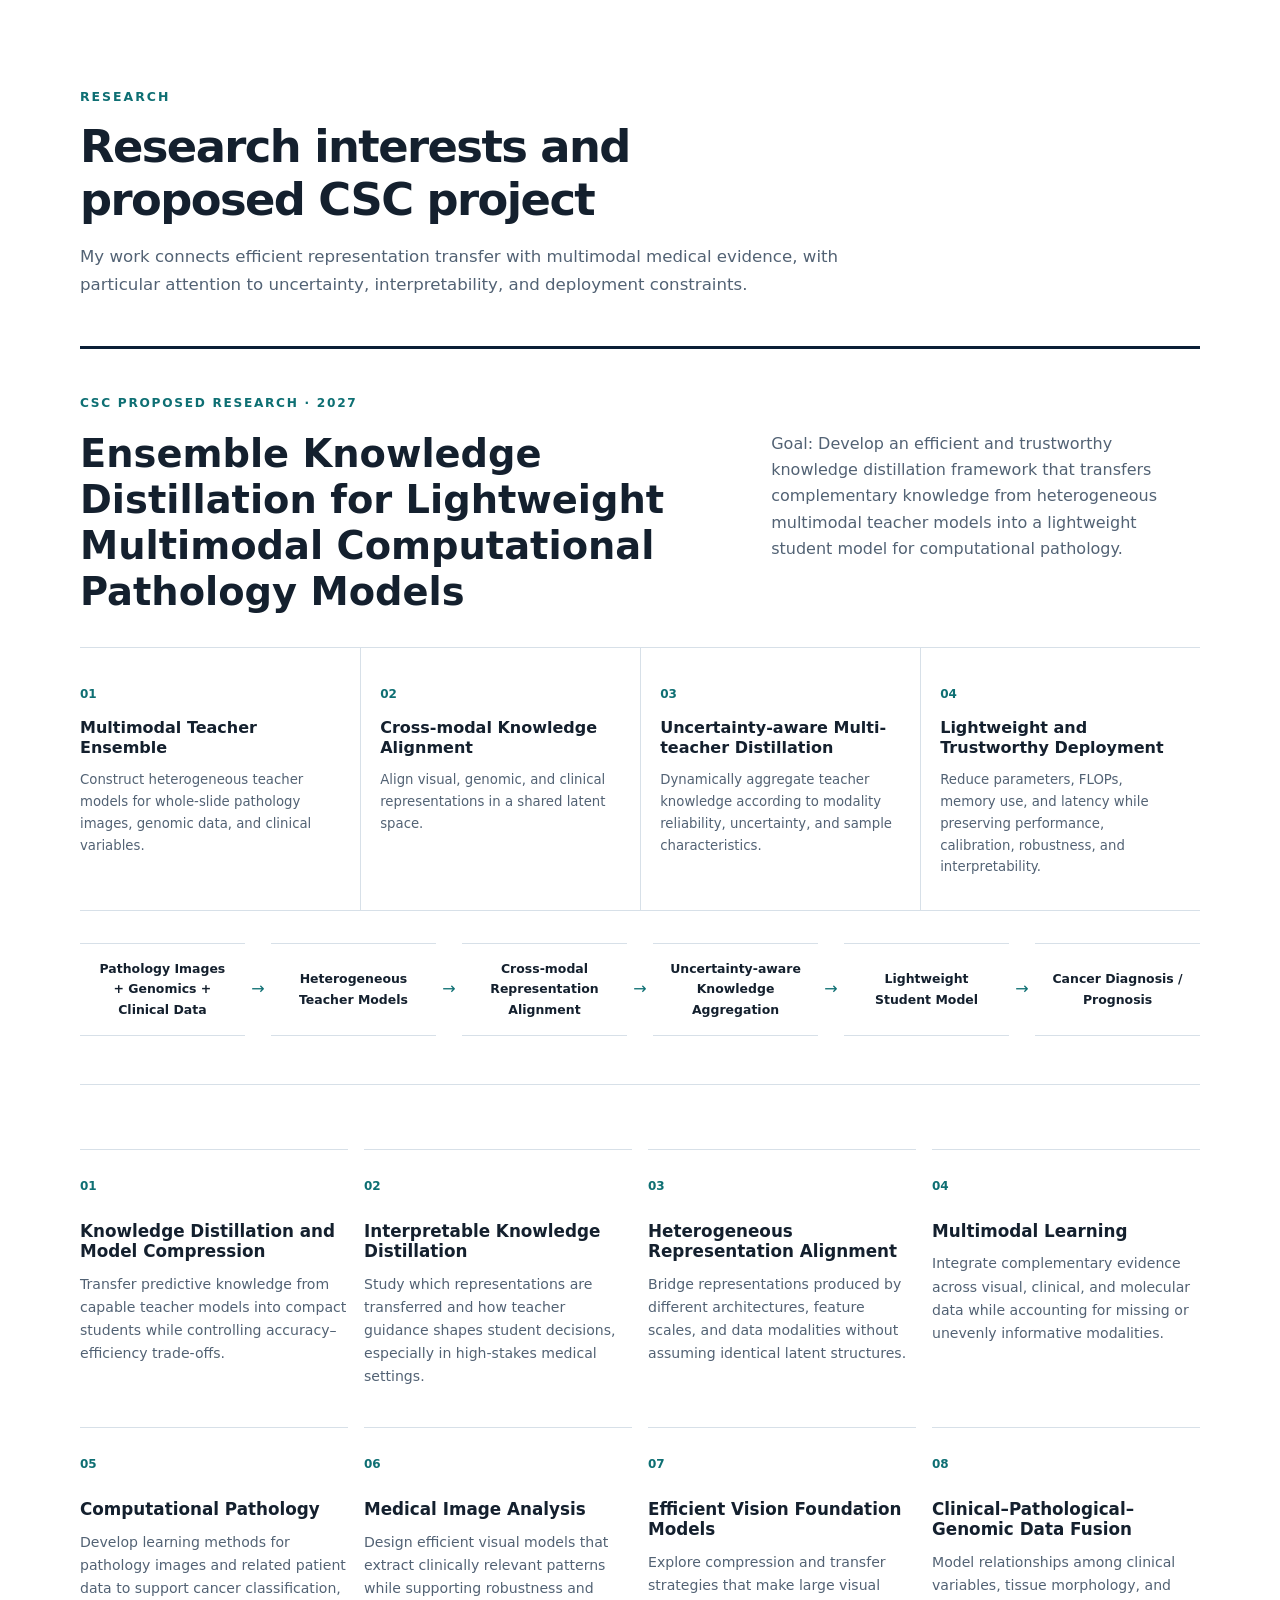
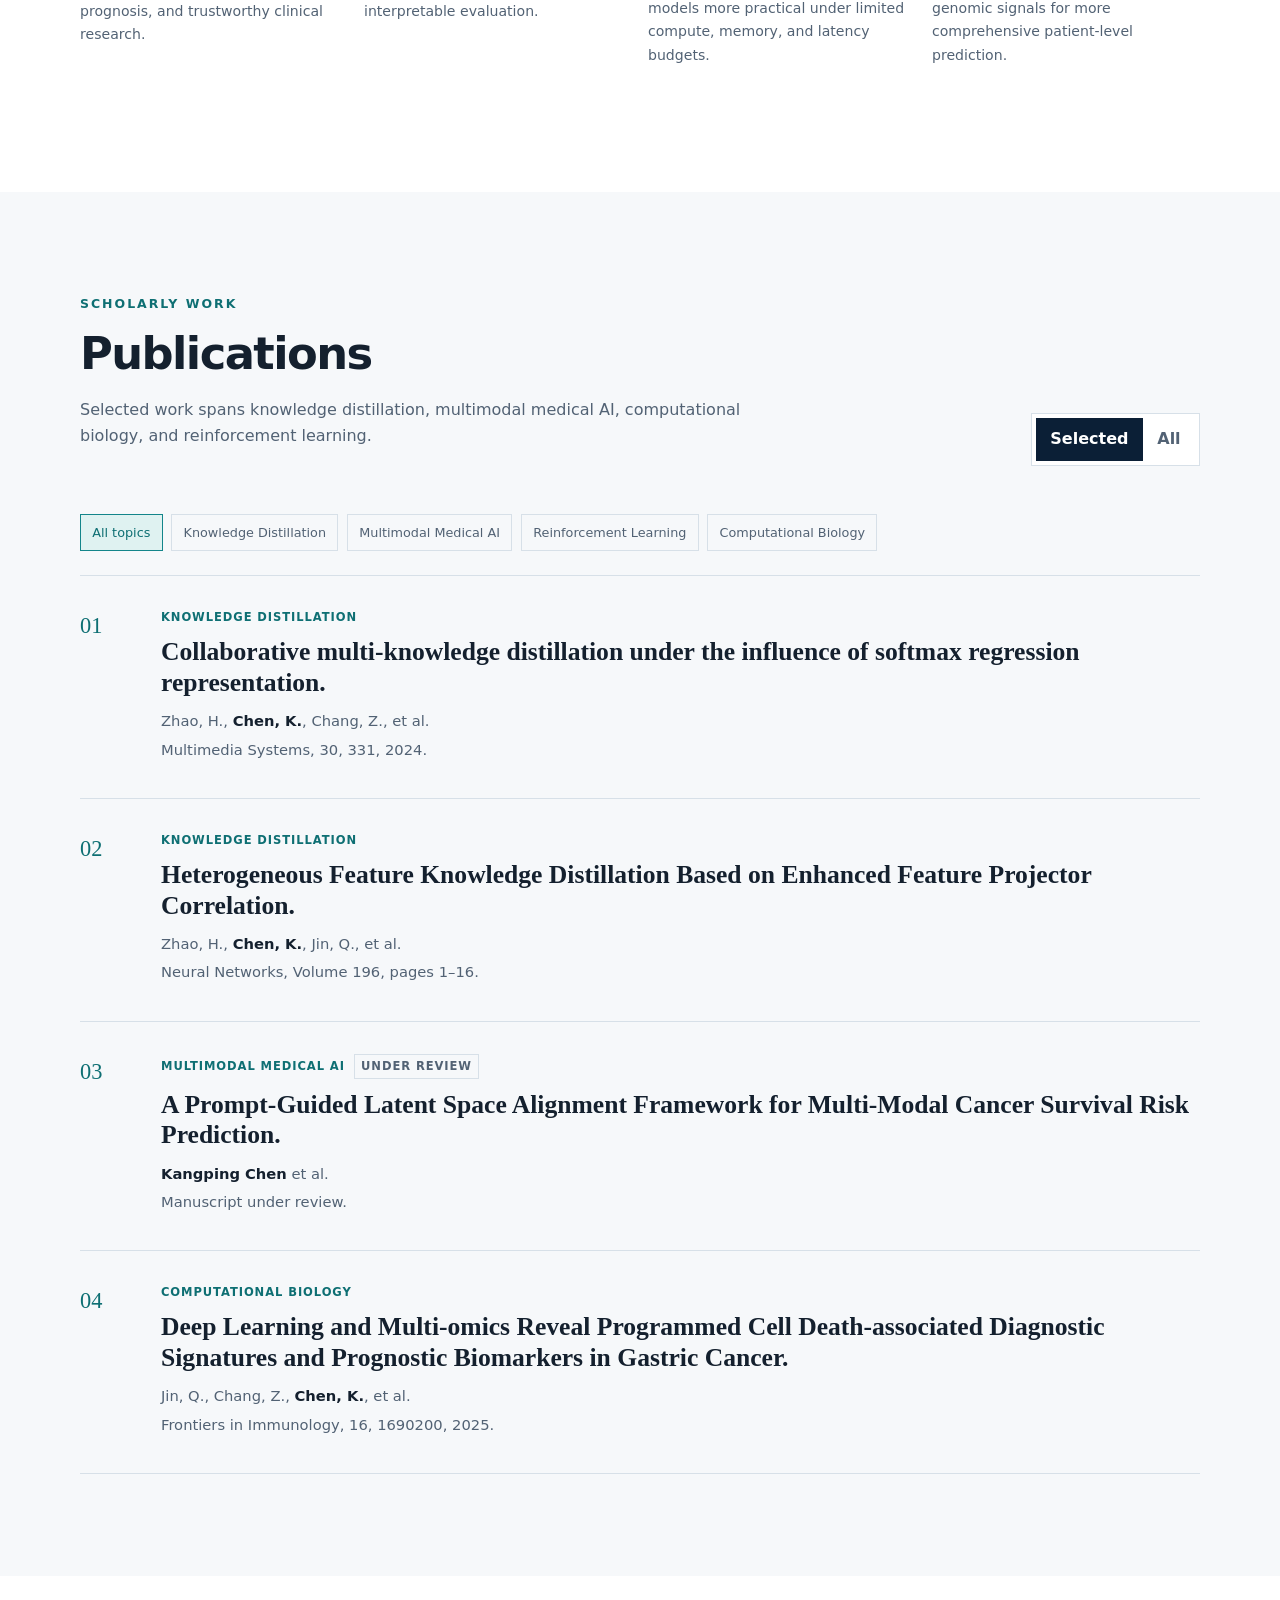
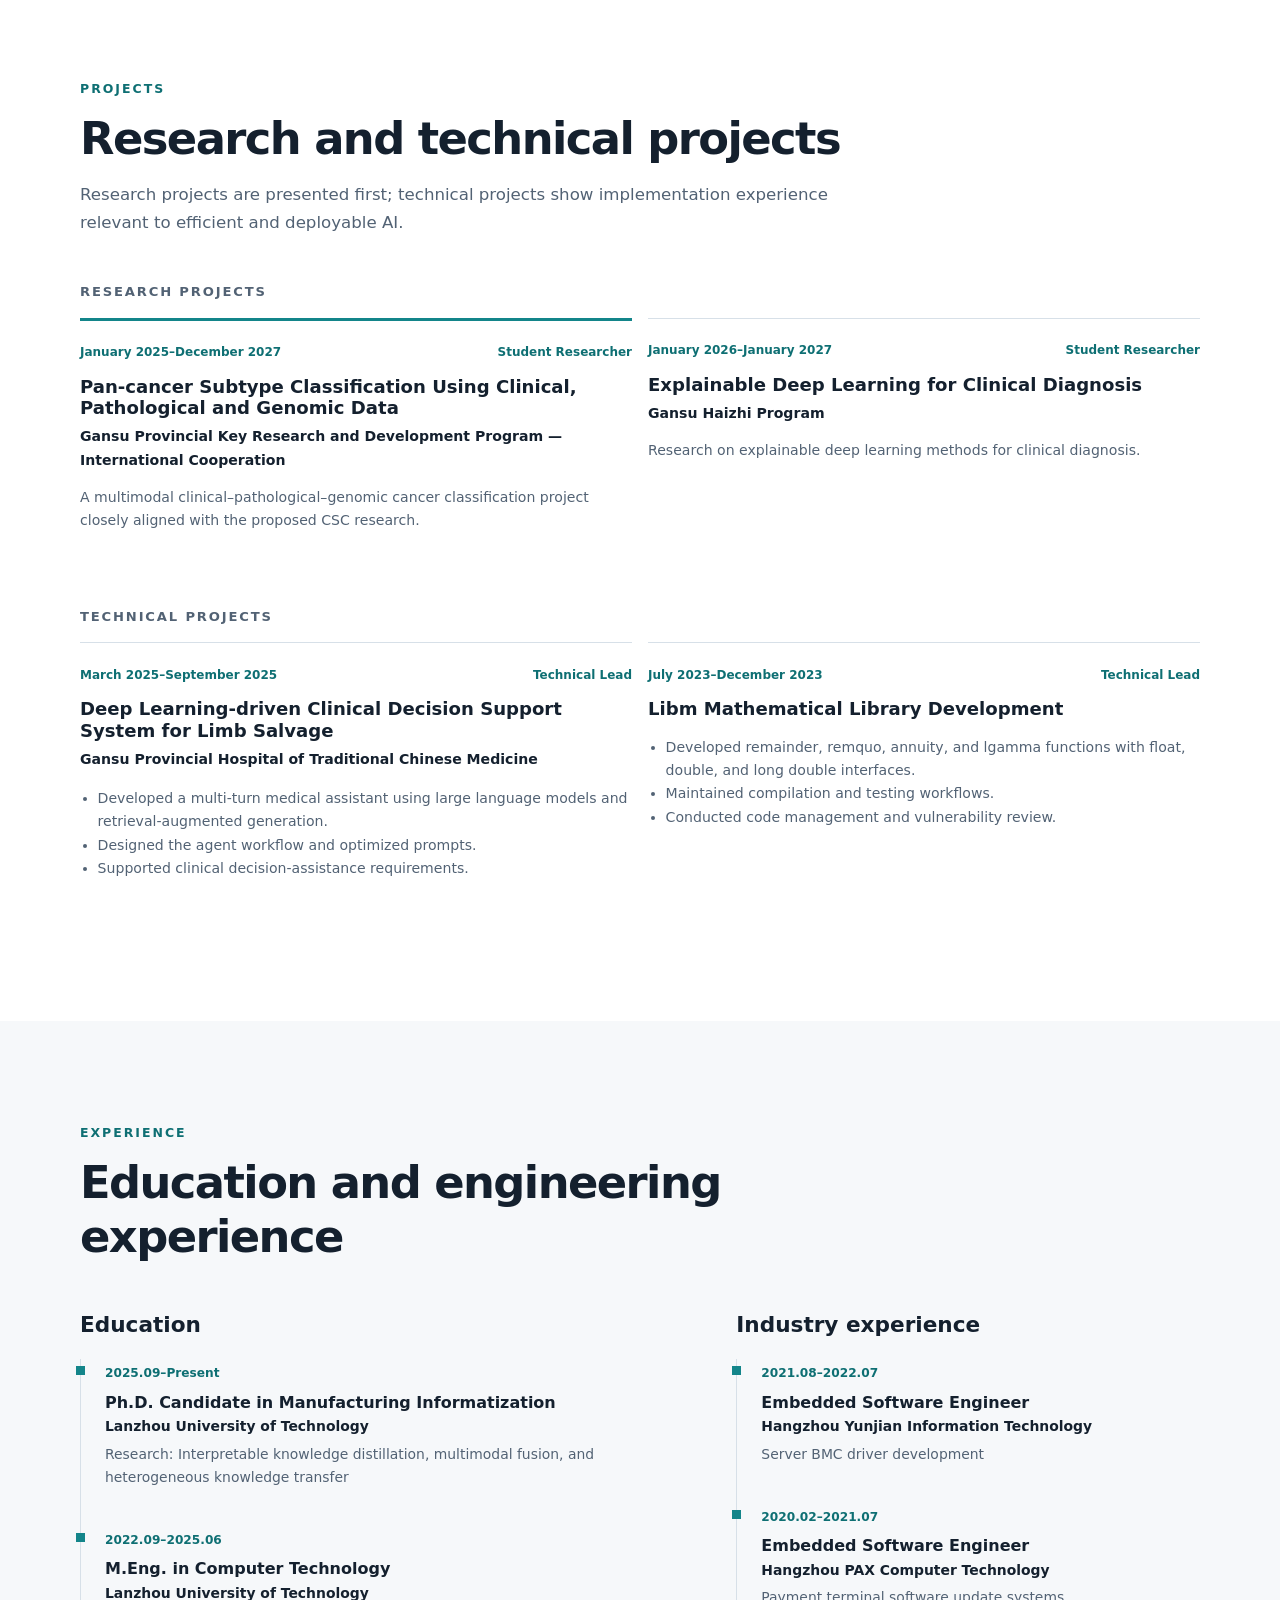
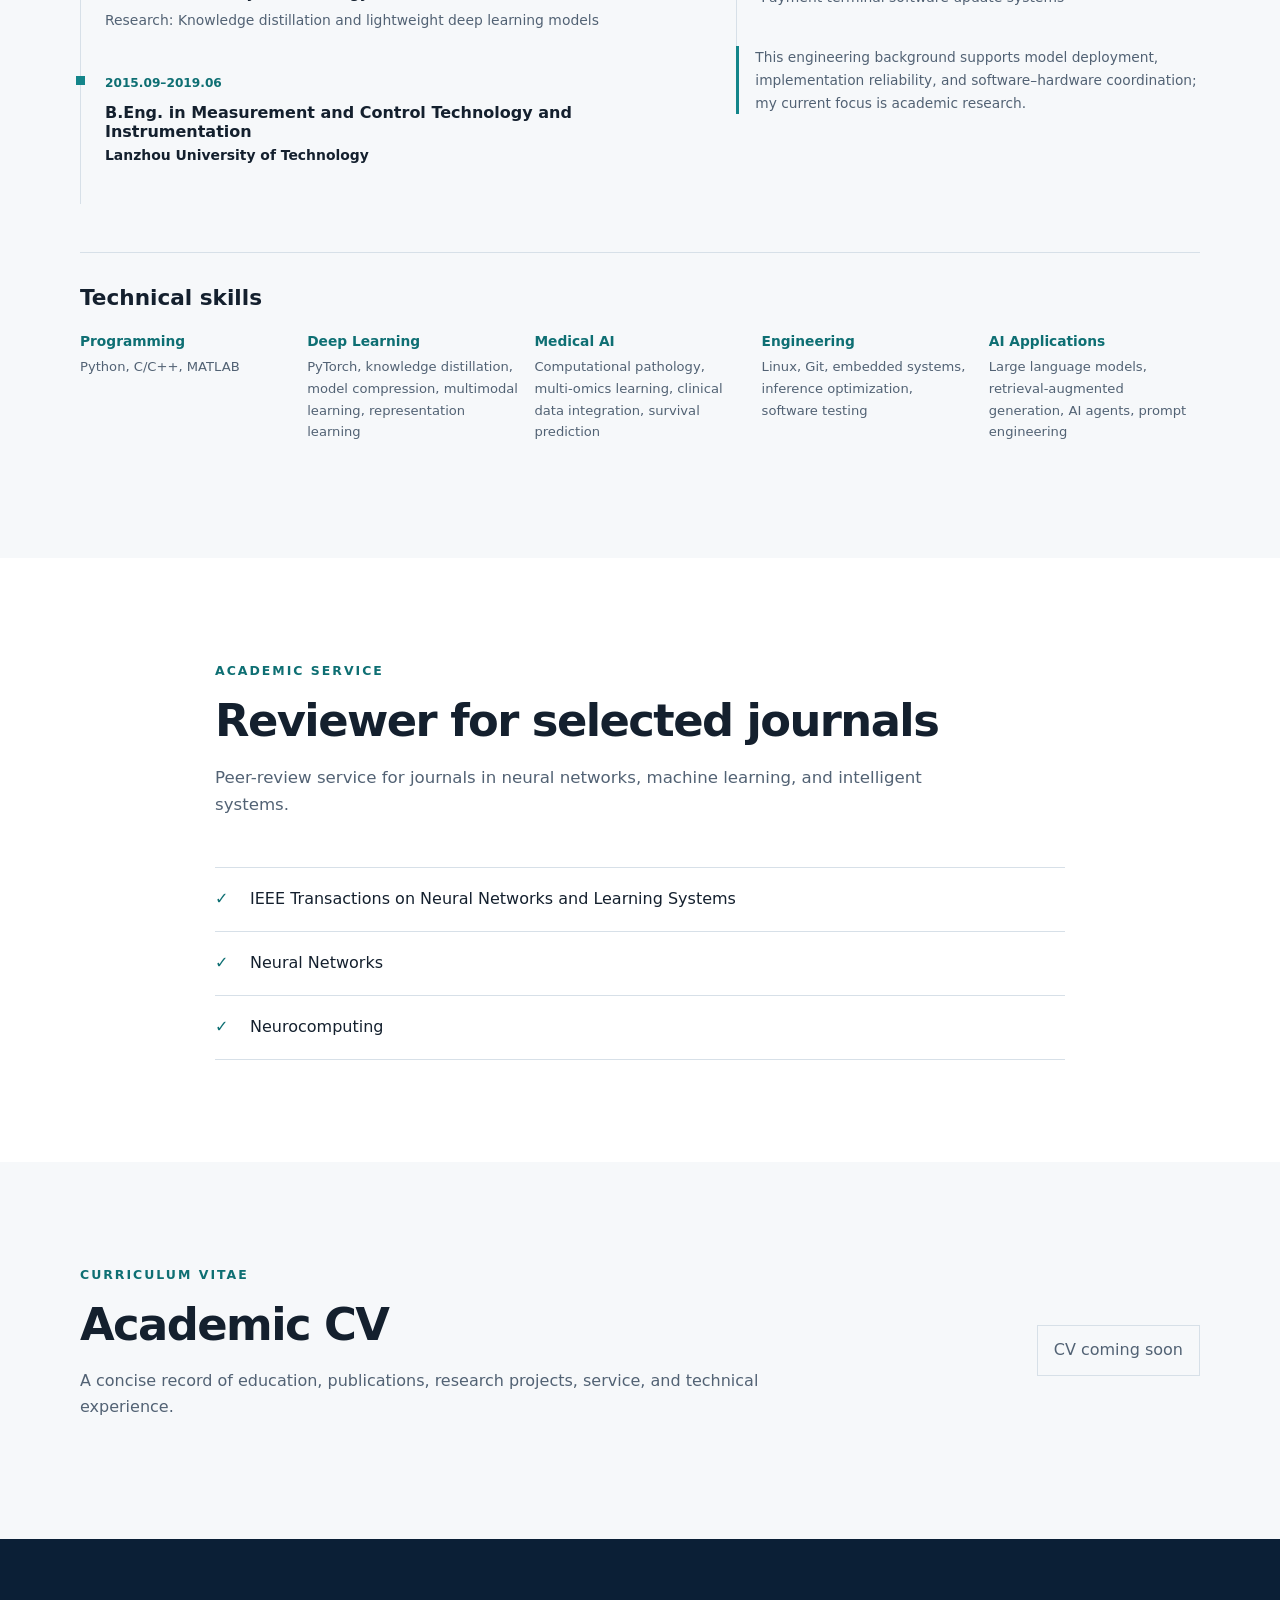
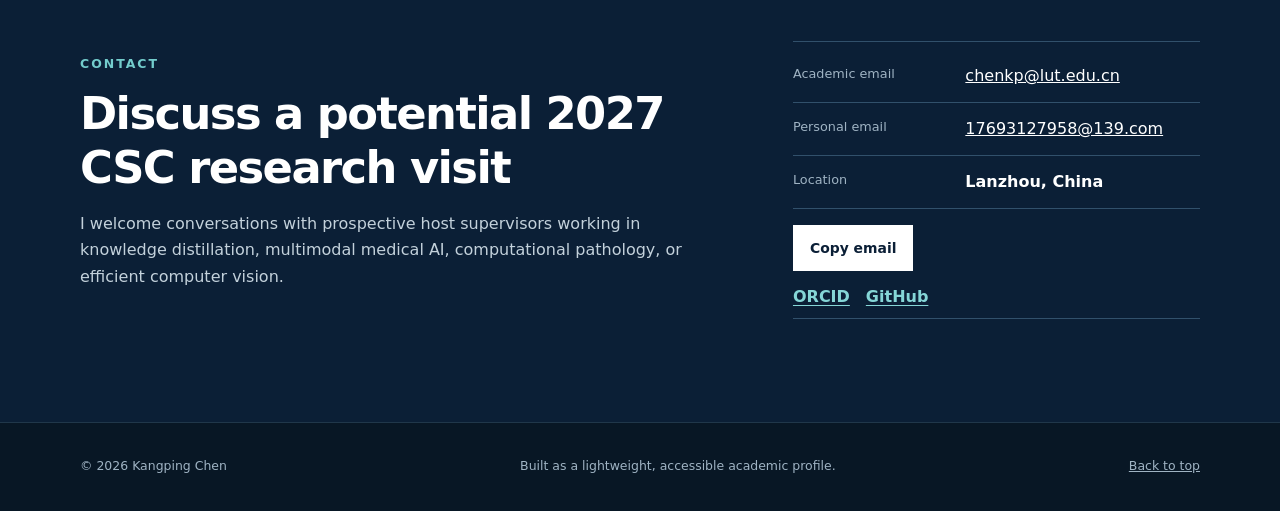
==== commit 97e590ba: "Update index.html" ====
--- a/index.html
+++ b/index.html
@@ -79,7 +79,7 @@
         <div class="portrait-card">
           <div class="portrait-frame">
             <img id="profile-image" alt="Portrait of Kangping Chen" hidden>
-            <div class="portrait-fallback" id="profile-fallback" aria-label="Kangping Chen initials">KC</div>
+            <div class="portrait-fallback" id="profile-fallback" aria-label="Kangping Chen initials"></div>
           </div>
           <dl class="quick-facts" id="quick-facts"></dl>
         </div>
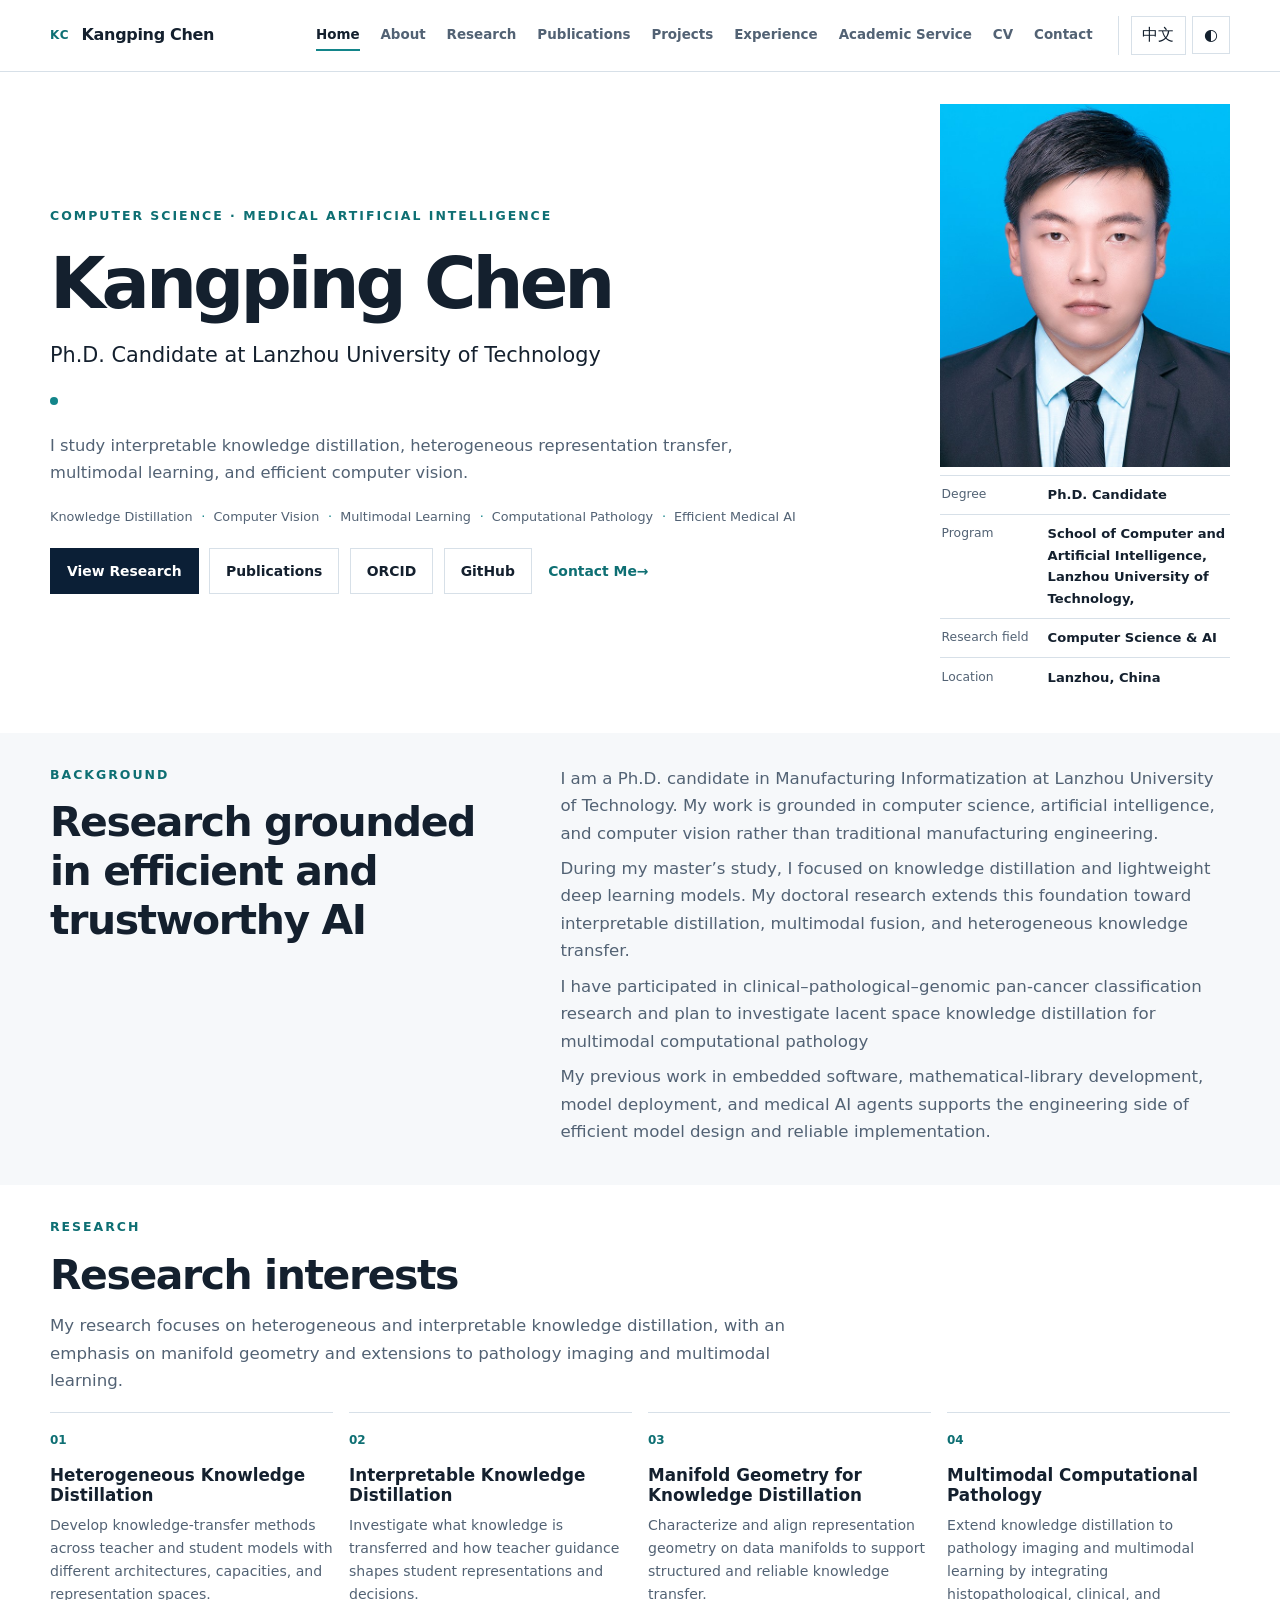
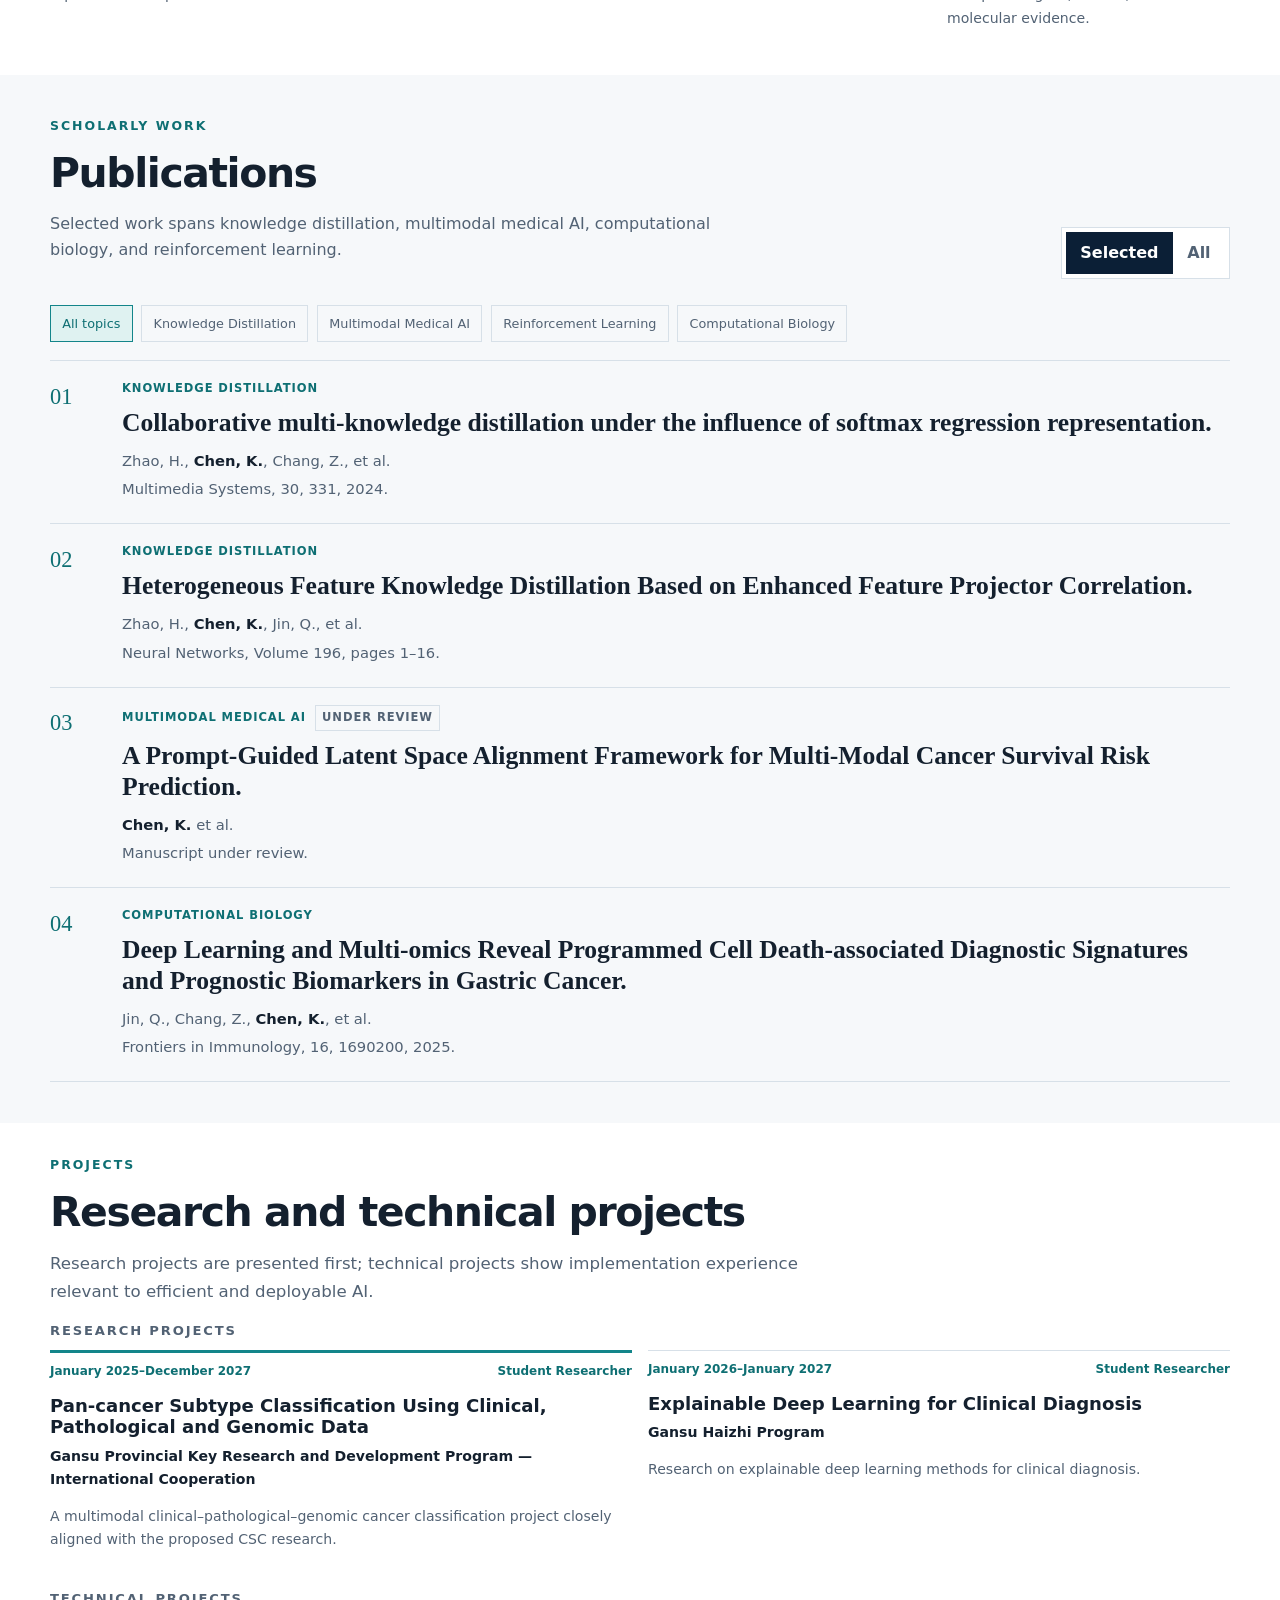
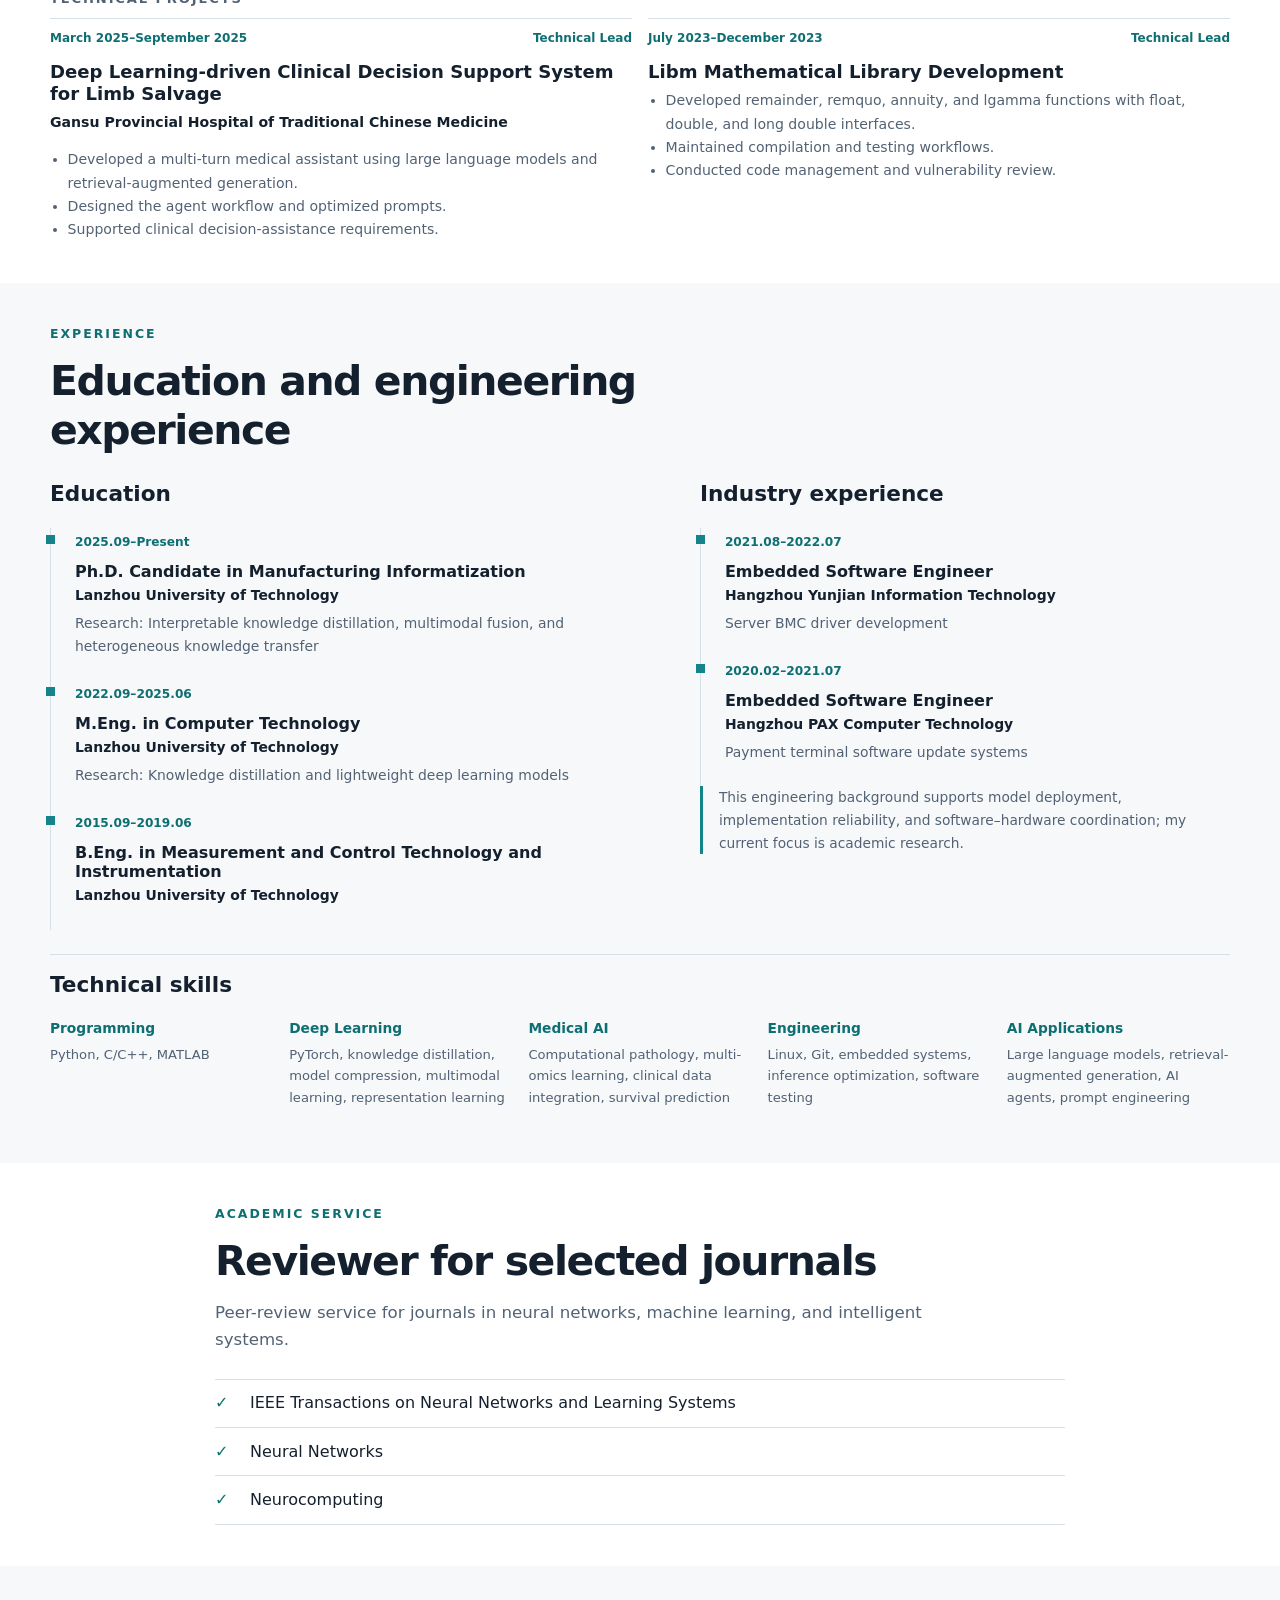
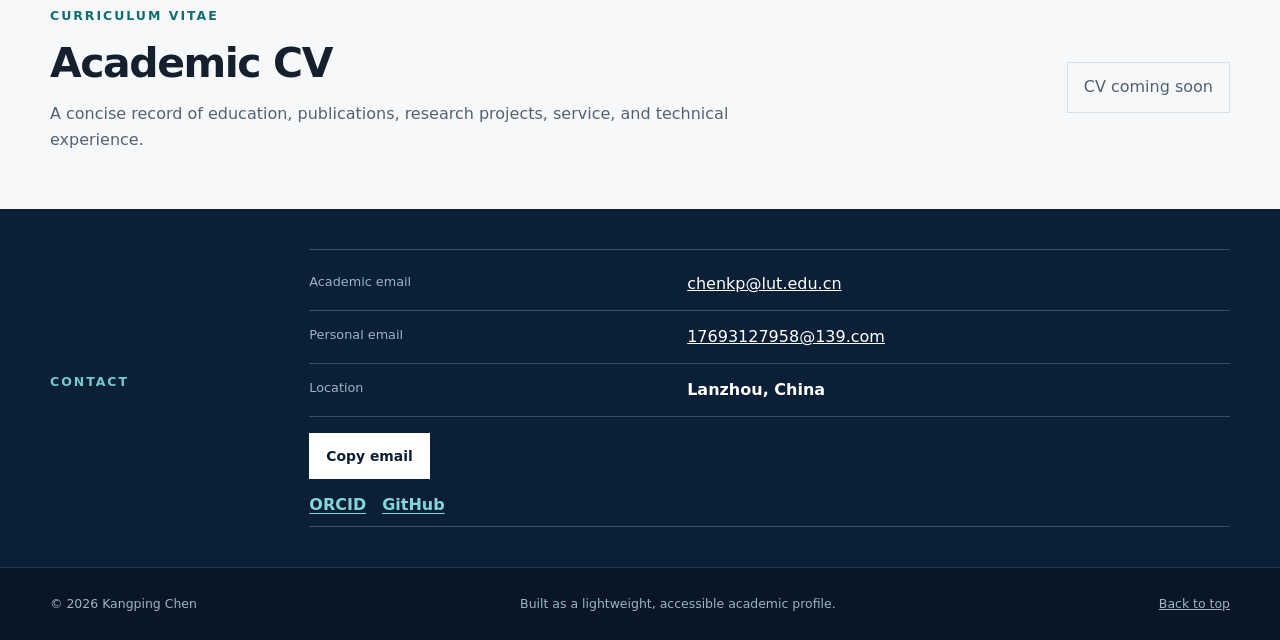
==== commit 6a26ec15: "modify" ====
--- a/index.html
+++ b/index.html
@@ -9,7 +9,7 @@
   <meta name="author" content="Kangping Chen">
   <meta name="theme-color" content="#0b1f36">
   <link rel="canonical" href="https://YOUR_USERNAME.github.io/">
-  <link rel="stylesheet" href="assets/css/style.css">
+  <link rel="stylesheet" href="assets/css/style.css?v=20260805-3">
   <meta property="og:type" content="profile">
   <meta property="og:title" content="Kangping Chen | Knowledge Distillation and Computational Pathology">
   <meta property="og:description" content="Ph.D. candidate researching knowledge distillation, multimodal learning, efficient computer vision, and computational pathology.">
@@ -103,15 +103,6 @@
           <h2 data-i18n="researchTitle"></h2>
           <p data-i18n="researchLead"></p>
         </div>
-        <article class="proposal">
-          <div class="proposal-label" data-i18n="proposalLabel"></div>
-          <div class="proposal-head">
-            <h3 data-i18n="proposalTitle"></h3>
-            <p data-i18n="proposalGoal"></p>
-          </div>
-          <div class="proposal-pillars" id="proposal-pillars"></div>
-          <div class="research-flow" id="research-flow" aria-label="Proposed research workflow"></div>
-        </article>
         <div class="card-grid research-grid" id="research-cards"></div>
       </div>
     </section>
@@ -198,8 +189,6 @@
       <div class="shell contact-grid">
         <div>
           <p class="section-kicker" data-i18n="contactKicker"></p>
-          <h2 data-i18n="contactTitle"></h2>
-          <p class="contact-lead" data-i18n="contactLead"></p>
         </div>
         <div class="contact-card" id="contact-card"></div>
       </div>
--- a/assets/css/style.css
+++ b/assets/css/style.css
@@ -12,7 +12,7 @@
   --text-muted: #526274;
   --border: #d7e0e8;
   --shadow: none;
-  --max-width: 1120px;
+  --max-width: 1180px;
   --header-height: 72px;
 }
 
@@ -44,14 +44,16 @@
 img { display: block; max-width: 100%; }
 h1, h2, h3, h4, p { margin-top: 0; }
 h1, h2, h3, h4 { color: var(--text); line-height: 1.2; }
-h1 { font-size: clamp(3rem, 6vw, 5.3rem); letter-spacing: -0.055em; margin-bottom: 1rem; }
-h2 { font-size: clamp(1.9rem, 3.5vw, 2.8rem); letter-spacing: -0.035em; margin-bottom: 1rem; }
+h1 { font-size: clamp(3rem, 5.6vw, 4.8rem); letter-spacing: -0.055em; margin-bottom: .8rem; }
+h2 { font-size: clamp(1.85rem, 3.2vw, 2.6rem); letter-spacing: -0.035em; margin-bottom: .8rem; }
 h3 { font-size: 1.35rem; }
 p { color: var(--text-muted); }
 
 .shell { width: min(calc(100% - 40px), var(--max-width)); margin-inline: auto; }
 .narrow { max-width: 850px; }
-.section { padding: clamp(4.75rem, 8vw, 6.75rem) 0; }
+.section { padding: clamp(2.5rem, 3.2vw, 3rem) 0; }
+#about.section, #research.section, #projects.section { padding-block: 2rem; }
+#cv.section, #contact.section { padding-block: 2.5rem; }
 .section-muted { background: var(--surface-muted); }
 .skip-link {
   position: fixed; left: 16px; top: -80px; z-index: 200;
@@ -93,21 +95,21 @@
 .nav-toggle { display: none; }
 .tool-button:hover, .tool-button:focus-visible, .nav-toggle:hover, .nav-toggle:focus-visible { border-color: var(--teal-600); }
 
-.hero { min-height: 820px; display: grid; align-items: center; padding-top: calc(var(--header-height) + 4rem); overflow: hidden; }
-.hero-grid { display: grid; grid-template-columns: minmax(0, 1.55fr) minmax(270px, .65fr); align-items: center; gap: clamp(3rem, 7vw, 7rem); }
+.hero { min-height: 650px; display: grid; align-items: center; padding-top: calc(var(--header-height) + 2rem); padding-bottom: 2.25rem; overflow: hidden; }
+.hero-grid { display: grid; grid-template-columns: minmax(0, 1.4fr) minmax(310px, .6fr); align-items: center; gap: clamp(2.5rem, 5vw, 4.5rem); }
 .eyebrow, .section-kicker {
   color: var(--teal-700); font-size: .78rem; font-weight: 800; letter-spacing: .16em; text-transform: uppercase;
 }
 [data-theme="dark"] .eyebrow, [data-theme="dark"] .section-kicker { color: #63c4c5; }
-.hero-role { font-size: clamp(1.05rem, 2vw, 1.35rem); color: var(--text); margin-bottom: 1.25rem; }
+.hero-role { font-size: clamp(1.05rem, 2vw, 1.3rem); color: var(--text); margin-bottom: .9rem; }
 .status {
   display: inline-flex; align-items: center; gap: .55rem; padding: .15rem 0;
   color: var(--teal-700); font-size: .84rem; font-weight: 750;
 }
 [data-theme="dark"] .status { color: #8cdddd; }
 .status-dot { width: 8px; height: 8px; border-radius: 50%; background: var(--teal-600); }
-.hero-intro { max-width: 760px; margin: 1.65rem 0; font-size: 1.06rem; }
-.keyword-list { list-style: none; display: flex; flex-wrap: wrap; gap: .55rem; padding: 0; margin: 0 0 1.8rem; }
+.hero-intro { max-width: 760px; margin: 1.2rem 0; font-size: 1.02rem; }
+.keyword-list { list-style: none; display: flex; flex-wrap: wrap; gap: .5rem; padding: 0; margin: 0 0 1.35rem; }
 .keyword-list li { color: var(--text-muted); font-size: .8rem; }
 .keyword-list li:not(:last-child)::after { content: "·"; margin-left: .55rem; color: var(--teal-600); }
 .hero-actions { display: flex; flex-wrap: wrap; gap: .65rem; }
@@ -121,7 +123,7 @@
 .button-secondary:hover { border-color: var(--teal-600); color: var(--teal-700); }
 .button-text { padding-inline: .3rem; color: var(--teal-700); }
 [data-theme="dark"] .button-text, [data-theme="dark"] .button-secondary:hover { color: #75d3d4; }
-.portrait-card { background: transparent; padding: 0; }
+.portrait-card { width: 100%; max-width: 290px; justify-self: end; background: transparent; padding: 0; }
 .portrait-frame { position: relative; aspect-ratio: 4 / 5; overflow: hidden; background: var(--navy-900); }
 .portrait-frame img { display: none; width: 100%; height: 100%; object-fit: cover; }
 .portrait-frame img.loaded { display: block; }
@@ -129,39 +131,27 @@
   position: absolute; inset: 0; display: grid; place-items: center;
   color: #d5efef; font-family: Georgia, serif; font-size: clamp(4rem, 10vw, 7rem); letter-spacing: -.08em;
 }
-.quick-facts { margin: .65rem 0 0; }
-.quick-facts div { display: grid; grid-template-columns: 1fr 1.45fr; gap: 1rem; border-top: 1px solid var(--border); padding: .7rem .15rem; }
+.quick-facts { margin: .5rem 0 0; }
+.quick-facts div { display: grid; grid-template-columns: .85fr 1.65fr; gap: .8rem; border-top: 1px solid var(--border); padding: .52rem .1rem; }
 .quick-facts dt { color: var(--text-muted); font-size: .77rem; }
 .quick-facts dd { margin: 0; color: var(--text); font-size: .82rem; font-weight: 700; }
 
-.section-heading { max-width: 760px; margin-bottom: 3rem; }
+.section-heading { max-width: 760px; margin-bottom: 1.6rem; }
 .section-heading > p:last-child { font-size: 1.04rem; }
-.split-heading { display: grid; grid-template-columns: .75fr 1.25fr; gap: clamp(3rem, 8vw, 8rem); }
-.prose p { font-size: 1.04rem; }
+.split-heading { display: grid; grid-template-columns: .8fr 1.2fr; gap: clamp(2.5rem, 5vw, 4.5rem); }
+.prose p { font-size: 1.04rem; margin-bottom: .75rem; }
+#about .prose p { margin-bottom: .5rem; }
 .prose p:last-child { margin-bottom: 0; }
-.proposal { background: var(--surface); color: var(--text); border-top: 3px solid var(--navy-900); border-bottom: 1px solid var(--border); padding: clamp(1.5rem, 4vw, 2.75rem) 0; margin-bottom: 4rem; }
-.proposal h3, .proposal h4 { color: var(--text); }
-.proposal p { color: var(--text-muted); }
-.proposal-label { color: var(--teal-700); font-size: .76rem; font-weight: 800; letter-spacing: .14em; text-transform: uppercase; margin-bottom: 1.1rem; }
-.proposal-head { display: grid; grid-template-columns: 1.2fr .8fr; gap: 3rem; padding-bottom: 2rem; border-bottom: 1px solid var(--border); }
-.proposal-head h3 { font-size: clamp(1.7rem, 3vw, 2.55rem); margin-bottom: 0; }
-.proposal-head p { margin-bottom: 0; }
-.proposal-pillars { display: grid; grid-template-columns: repeat(4, 1fr); border-bottom: 1px solid var(--border); }
-.pillar { padding: 2rem 1.2rem 2rem 0; }
-.pillar + .pillar { padding-left: 1.2rem; border-left: 1px solid var(--border); }
-.pillar > span { color: var(--teal-700); font-size: .75rem; font-weight: 800; }
-.pillar h4 { margin: .75rem 0; font-size: 1rem; }
-.pillar p { font-size: .83rem; margin-bottom: 0; }
-.research-flow { display: flex; align-items: stretch; margin-top: 2rem; overflow-x: auto; padding-bottom: .25rem; }
-.flow-step { min-width: 150px; flex: 1; display: grid; place-items: center; text-align: center; border-top: 1px solid var(--border); border-bottom: 1px solid var(--border); padding: .9rem; color: var(--text); font-size: .78rem; font-weight: 700; }
-.flow-arrow { display: grid; place-items: center; color: var(--teal-700); padding: .4rem; }
 .card-grid { display: grid; gap: 1rem; }
 .research-grid { grid-template-columns: repeat(4, 1fr); }
-.research-card { position: relative; background: transparent; border-top: 1px solid var(--border); padding: 1.4rem 0; min-height: 210px; }
+.research-card { position: relative; background: transparent; border-top: 1px solid var(--border); padding: 1.1rem 0; min-height: 0; }
 .research-card:hover { border-color: var(--teal-600); }
-.research-card h3 { font-size: 1.05rem; margin: 1.4rem 0 .7rem; }
+.research-card h3 { font-size: 1.05rem; margin: 1rem 0 .55rem; }
 .research-card p { font-size: .88rem; margin-bottom: 0; }
 .card-index { color: var(--teal-700); font-size: .75rem; font-weight: 800; }
+#research .section-heading, #projects .section-heading { margin-bottom: 1.1rem; }
+#research .research-card { padding-block: .8rem; }
+#research .research-card h3 { margin-top: .75rem; }
 
 .heading-row { max-width: none; display: flex; align-items: end; justify-content: space-between; gap: 2rem; }
 .heading-row > div:first-child { max-width: 700px; }
@@ -169,10 +159,10 @@
 .segment, .filter-button { border: 0; background: transparent; color: var(--text-muted); cursor: pointer; }
 .segment { padding: .5rem .9rem; font-weight: 750; }
 .segment.active { background: var(--navy-900); color: white; }
-.filters { display: flex; flex-wrap: wrap; gap: .55rem; margin-bottom: 1.5rem; }
+.filters { display: flex; flex-wrap: wrap; gap: .55rem; margin-bottom: 1.1rem; }
 .filter-button { border: 1px solid var(--border); padding: .45rem .7rem; font-size: .8rem; }
 .filter-button.active, .filter-button:hover { border-color: var(--teal-600); color: var(--teal-700); background: var(--teal-100); }
-.publication { display: grid; grid-template-columns: 65px 1fr; gap: 1rem; padding: 2rem 0; border-top: 1px solid var(--border); }
+.publication { display: grid; grid-template-columns: 56px 1fr; gap: 1rem; padding: 1.1rem 0; border-top: 1px solid var(--border); }
 .publication:last-child { border-bottom: 1px solid var(--border); }
 .publication-number { color: var(--teal-700); font-family: Georgia, serif; font-size: 1.4rem; }
 .publication h3 { font-family: Georgia, "Times New Roman", serif; font-weight: 600; font-size: clamp(1.25rem, 2vw, 1.65rem); margin: .65rem 0; }
@@ -183,30 +173,33 @@
 .publication-links, .contact-links { display: flex; flex-wrap: wrap; gap: 1rem; margin-top: .8rem; }
 .text-link { color: var(--teal-700); font-weight: 750; text-decoration-thickness: 1px; text-underline-offset: 3px; }
 
-.subsection-title { margin: 2.5rem 0 1.1rem; font-size: .82rem; color: var(--text-muted); text-transform: uppercase; letter-spacing: .14em; }
+.subsection-title { margin: 1.5rem 0 .7rem; font-size: .82rem; color: var(--text-muted); text-transform: uppercase; letter-spacing: .14em; }
 .project-list { display: grid; grid-template-columns: repeat(2, 1fr); gap: 1rem; }
-.project-card { background: transparent; border-top: 1px solid var(--border); padding: 1.4rem 0; }
+.project-card { background: transparent; border-top: 1px solid var(--border); padding: .85rem 0; }
 .project-card.priority { border-top: 3px solid var(--teal-600); }
 .project-meta { display: flex; justify-content: space-between; gap: 1rem; color: var(--teal-700); font-size: .75rem; font-weight: 750; }
 .project-card h4 { font-size: 1.13rem; margin: .8rem 0 .4rem; }
 .organization { color: var(--text); font-weight: 650; }
 .project-card li, .project-card p { font-size: .88rem; }
-.project-card ul { padding-left: 1.1rem; color: var(--text-muted); }
-
-.experience-columns { display: grid; grid-template-columns: 1.1fr .9fr; gap: clamp(3rem, 7vw, 7rem); }
+.project-card ul { padding-left: 1.1rem; margin: .65rem 0 0; color: var(--text-muted); }
+#projects .subsection-title { margin-top: 1rem; }
+#projects .project-card { padding-block: .6rem; }
+#projects .project-card ul { margin-top: .4rem; }
+
+.experience-columns { display: grid; grid-template-columns: 1.05fr .95fr; gap: clamp(2.5rem, 5vw, 4.5rem); }
 .timeline { border-left: 1px solid var(--border); padding-left: 1.5rem; }
-.timeline-item { position: relative; padding-bottom: 2rem; }
+.timeline-item { position: relative; padding-bottom: 1.1rem; }
 .timeline-item::before { content: ""; position: absolute; width: 9px; height: 9px; background: var(--teal-600); left: calc(-1.5rem - 5px); top: .45rem; }
 .timeline-item time { color: var(--teal-700); font-size: .76rem; font-weight: 800; }
 .timeline-item h4 { margin: .45rem 0 .2rem; }
 .timeline-item p { font-size: .87rem; margin-bottom: .3rem; }
 .context-note { border-left: 3px solid var(--teal-600); padding-left: 1rem; font-size: .86rem; }
-.skills-panel { margin-top: 3rem; padding-top: 2rem; border-top: 1px solid var(--border); }
+.skills-panel { margin-top: 1.5rem; padding-top: 1.1rem; border-top: 1px solid var(--border); }
 .skills-grid { display: grid; grid-template-columns: repeat(5, 1fr); gap: 1rem; }
 .skill-group h4 { font-size: .86rem; color: var(--teal-700); margin-bottom: .45rem; }
 .skill-group p { font-size: .82rem; }
 .journal-list { border-top: 1px solid var(--border); }
-.journal-list > div { display: grid; grid-template-columns: 35px 1fr; align-items: center; padding: 1.15rem 0; border-bottom: 1px solid var(--border); }
+.journal-list > div { display: grid; grid-template-columns: 35px 1fr; align-items: center; padding: .65rem 0; border-bottom: 1px solid var(--border); }
 .journal-list span { color: var(--teal-700); font-weight: 800; }
 .journal-list p { color: var(--text); margin: 0; }
 .cv-panel { display: flex; align-items: center; justify-content: space-between; gap: 3rem; }
@@ -216,7 +209,7 @@
 .contact-section h2 { color: white; }
 .contact-section .section-kicker { color: #73cccc; }
 .contact-lead { color: #c3d1db; max-width: 660px; }
-.contact-grid { display: grid; grid-template-columns: 1.2fr .8fr; gap: clamp(3rem, 8vw, 7rem); align-items: center; }
+.contact-grid { display: grid; grid-template-columns: minmax(150px, .35fr) minmax(0, 1.65fr); gap: clamp(2.5rem, 5vw, 4.5rem); align-items: center; }
 .contact-card { background: transparent; border-top: 1px solid #31506b; border-bottom: 1px solid #31506b; padding: .5rem 0; }
 .contact-card > div:not(.contact-links) { display: grid; grid-template-columns: .8fr 1.2fr; gap: 1rem; padding: .8rem 0; border-bottom: 1px solid #31506b; }
 .contact-card span { color: #9fb3c3; font-size: .8rem; }
@@ -224,7 +217,7 @@
 .contact-card .button { margin-top: 1rem; background: #fff; color: var(--navy-900); }
 .contact-links .text-link { color: #85d6d7; }
 .site-footer { background: var(--navy-950); color: white; border-top: 1px solid #20374a; }
-.footer-row { min-height: 88px; display: flex; justify-content: space-between; align-items: center; gap: 1rem; }
+.footer-row { min-height: 72px; display: flex; justify-content: space-between; align-items: center; gap: 1rem; }
 .footer-row p, .footer-row a { color: #9fb3c3; margin: 0; font-size: .78rem; }
 
 :focus-visible { outline: 3px solid #21a6ab; outline-offset: 3px; }
@@ -240,25 +233,20 @@
   .nav-links a { padding: .75rem; }
   .nav-tools { border-left: 0; border-top: 1px solid var(--border); margin-top: .7rem; padding: .8rem 0 0; }
   .research-grid { grid-template-columns: repeat(2, 1fr); }
-  .proposal-pillars { grid-template-columns: repeat(2, 1fr); }
-  .pillar:nth-child(3) { border-left: 0; }
-  .pillar:nth-child(n+3) { border-top: 1px solid #29445d; }
   .skills-grid { grid-template-columns: repeat(3, 1fr); }
 }
 
-@media (max-width: 760px) {
+@media (max-width: 820px) {
   :root { --header-height: 64px; }
   .shell { width: min(calc(100% - 28px), var(--max-width)); }
-  .section { padding: 4.5rem 0; }
-  .hero { min-height: auto; padding-top: calc(var(--header-height) + 3.5rem); }
-  .hero-grid, .split-heading, .proposal-head, .experience-columns, .contact-grid { grid-template-columns: 1fr; }
-  .hero-grid { gap: 2.5rem; }
-  .portrait-card { max-width: 430px; }
-  .proposal-head { gap: 1rem; }
-  .proposal-pillars, .research-grid, .project-list { grid-template-columns: 1fr; }
-  .pillar, .pillar + .pillar { padding: 1.4rem 0; border-left: 0; border-top: 1px solid var(--border); }
-  .research-flow { flex-direction: column; overflow: visible; }
-  .flow-arrow { transform: rotate(90deg); }
+  .section { padding: 2.75rem 0; }
+  #about.section, #research.section, #projects.section { padding-block: 2.25rem; }
+  #cv.section, #contact.section { padding-block: 2.5rem; }
+  .hero { min-height: auto; padding-top: calc(var(--header-height) + 2rem); padding-bottom: 2.75rem; }
+  .hero-grid, .split-heading, .experience-columns, .contact-grid { grid-template-columns: 1fr; }
+  .hero-grid { gap: 1.5rem; }
+  .portrait-card { max-width: 300px; justify-self: start; }
+  .research-grid, .project-list { grid-template-columns: 1fr; }
   .heading-row, .cv-panel, .footer-row { align-items: flex-start; flex-direction: column; }
   .heading-row { display: flex; }
   .publication { grid-template-columns: 42px 1fr; }
@@ -270,8 +258,19 @@
 
 @media (max-width: 480px) {
   h1 { font-size: 3.1rem; }
+  .section { padding: 2.25rem 0; }
+  #about.section, #research.section, #projects.section { padding-block: 1.75rem; }
+  #cv.section, #contact.section { padding-block: 2rem; }
+  .hero { padding-top: calc(var(--header-height) + 1.5rem); padding-bottom: 2.25rem; }
   .nav-links { grid-template-columns: repeat(2, 1fr); }
+  .hero-actions { display: grid; grid-template-columns: repeat(2, minmax(0, 1fr)); }
   .hero-actions .button { width: 100%; }
+  .hero-actions .button-text { grid-column: 1 / -1; }
+  .portrait-card { max-width: 260px; }
+  .quick-facts { display: grid; grid-template-columns: repeat(2, minmax(0, 1fr)); }
+  .quick-facts div { display: block; padding: .6rem .15rem; }
+  .quick-facts div:nth-child(2) { grid-column: 1 / -1; }
+  .quick-facts dt { margin-bottom: .2rem; }
   .publication-view { width: 100%; }
   .segment { flex: 1; }
   .publication { grid-template-columns: 1fr; }
